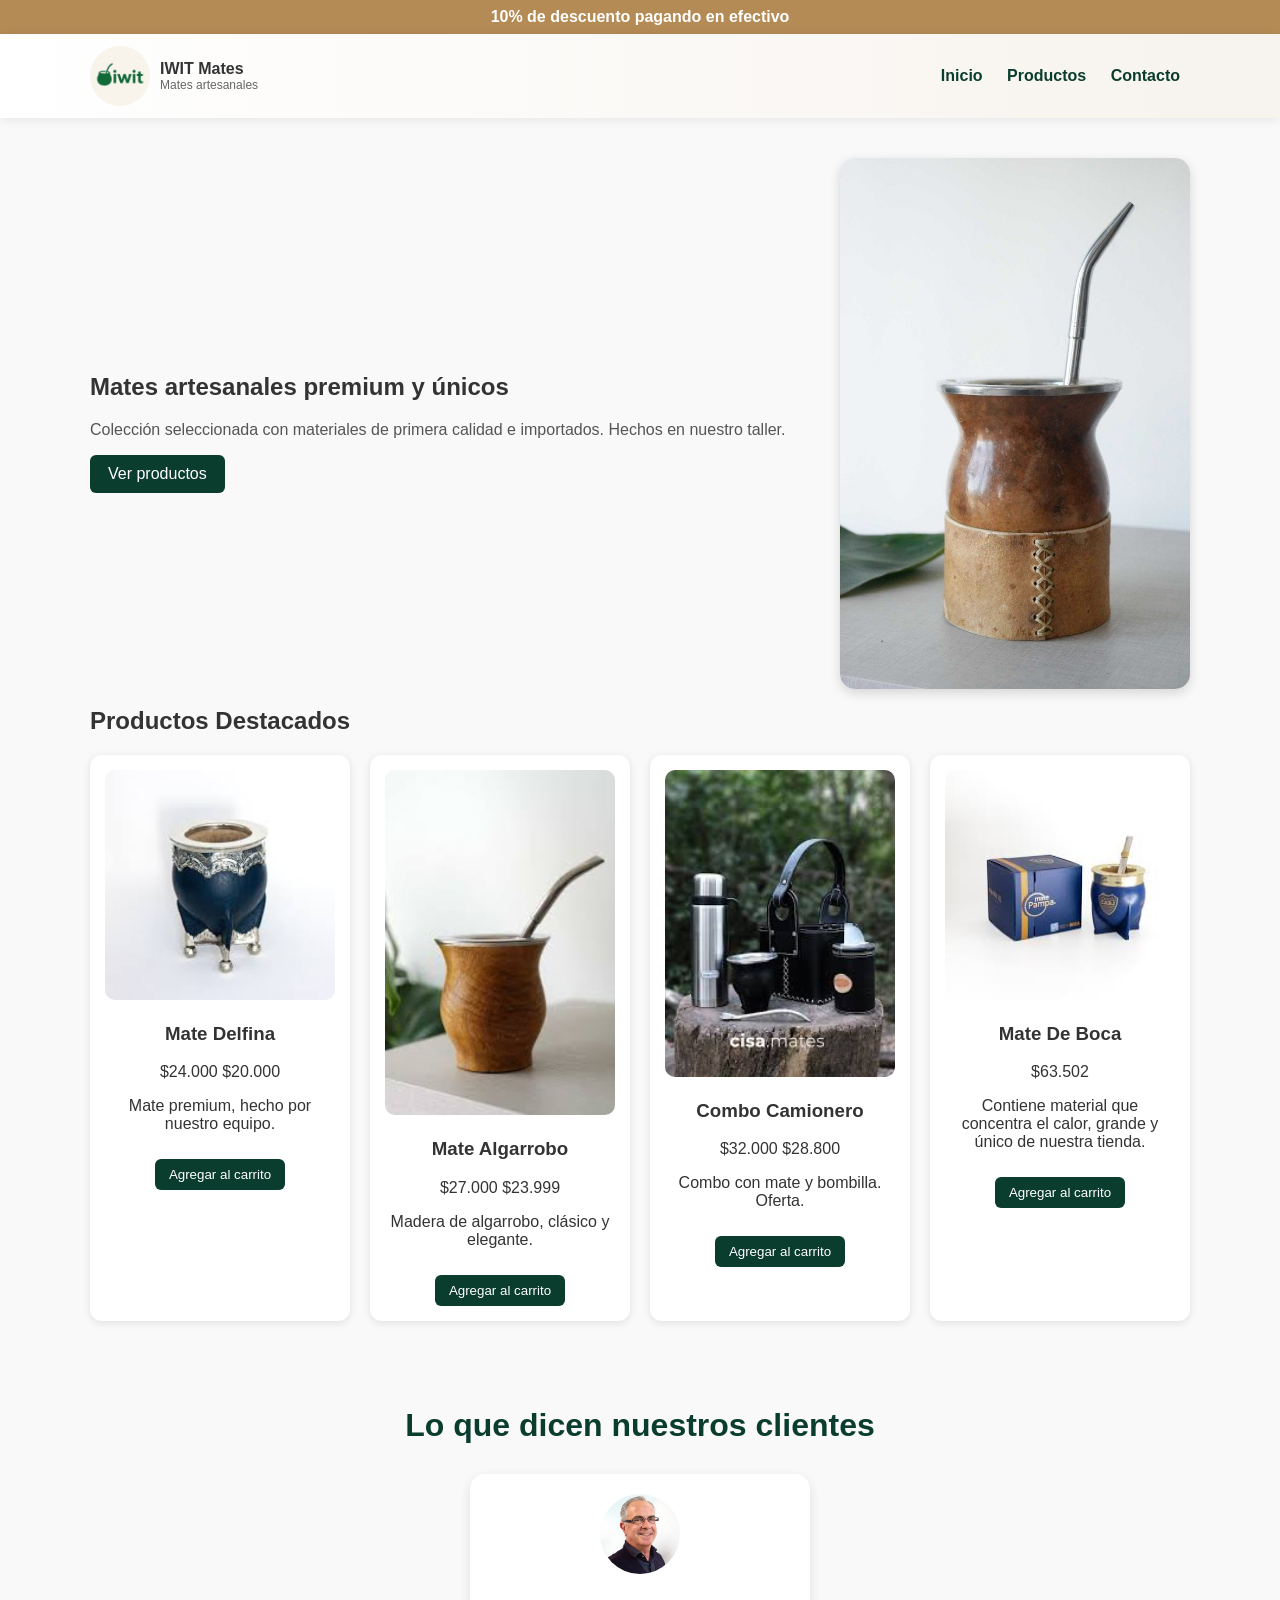
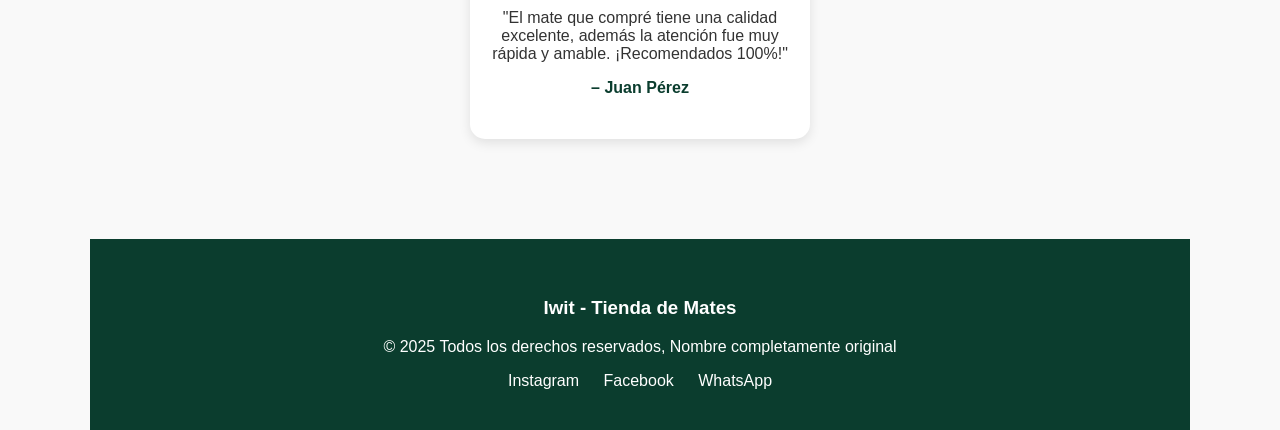
==== index.html @ 78c1ff1f "Agregué un sombreado suave" ====
<!DOCTYPE html>
<html lang="es">
<head>
  <meta charset="UTF-8" />
  <meta name="viewport" content="width=device-width, initial-scale=1" />
  <title>Mates - Tienda IWIT ONLINE</title>

  <style>
    /* 💡 Estilos base */
    body {
      font-family: "Poppins", sans-serif;
      margin: 0;
      padding: 0;
      background: #f9f9f9;
      color: #333;
    }

    .barra-superior {
      background: #b48a55;
      color: white;
      text-align: center;
      padding: 8px 0;
      font-weight: bold;
    }

    /* 💡 PUNTO 6 INICIO — Header con efecto vidrio y degradado moderno */
    header {
      background: linear-gradient(90deg, #ffffff 0%, #f7f3ee 100%); /* degradado elegante */
      box-shadow: 0 2px 10px rgba(0,0,0,0.08); /* sombra suave */
      padding: 12px 24px;
      position: sticky; /* header fijo al hacer scroll */
      top: 0;
      z-index: 100;
      backdrop-filter: blur(10px); /* efecto vidrio moderno */
    }
    /* 💡 PUNTO 6 FIN */

    .contenedor {
      max-width: 1100px;
      margin: 0 auto;
      padding: 0 20px;
    }

    .cabecera-interna {
      display: flex;
      justify-content: space-between;
      align-items: center;
    }

    .logo {
      display: flex;
      align-items: center;
      gap: 10px;
    }

    .logo img {
      width: 60px;
      height: 60px;
      border-radius: 50%;
    }

    
    nav a {
      margin: 0 10px;
      color: #0b3d2e;
      text-decoration: none;
      font-weight: 600;
      position: relative; 
      transition: color 0.3s;
    }

    
    nav a::after {
      content: "";
      position: absolute;
      left: 0;
      bottom: -4px;
      width: 0;
      height: 2px;
      background: #b48a55;
      transition: width 0.3s;
    }

    nav a:hover {
      color: #b48a55;
    }

    nav a:hover::after {
      width: 100%;
    }
    

    .presentacion {
      display: flex;
      align-items: center;
      justify-content: space-between;
      gap: 20px;
      margin-top: 40px;
      flex-wrap: wrap;
    }

    .presentacion img.resaltar {
      width: 350px;
      border-radius: 15px;
      box-shadow: 0 4px 12px rgba(0,0,0,0.15);
    }

    .btn.animaa {
      display: inline-block;
      background: #0b3d2e;
      color: white;
      padding: 10px 18px;
      border-radius: 6px;
      text-decoration: none;
      transition: background 0.3s;
    }

    .btn.animaa:hover {
      background: #b48a55;
    }

    .grid-container {
      display: grid;
      gap: 20px;
      grid-template-columns: repeat(auto-fit, minmax(250px, 1fr));
      margin-top: 20px;
    }

    .card {
      background: white;
      border-radius: 12px;
      box-shadow: 0 2px 8px rgba(0,0,0,0.1);
      padding: 15px;
      text-align: center;
      transition: transform 0.3s ease, box-shadow 0.3s ease;
    }

    .card:hover {
      transform: translateY(-6px);
      box-shadow: 0 6px 14px rgba(0,0,0,0.15);
    }

    .card img {
      border-radius: 10px;
      width: 100%;
      height: auto;
    }

    .btn-agregar {
      background: #0b3d2e;
      color: white;
      border: none;
      padding: 8px 14px;
      border-radius: 6px;
      cursor: pointer;
      margin-top: 10px;
      transition: background 0.3s;
    }

    .btn-agregar:hover {
      background: #b48a55;
    }

    footer {
      background: #0b3d2e;
      color: white;
      padding: 40px 20px;
      text-align: center;
      margin-top: 40px;
    }

    footer a {
      margin: 0 10px;
      color: white;
      text-decoration: none;
    }

    footer a:hover {
      text-decoration: underline;
    }

    @media (max-width: 600px) {
      .presentacion {
        flex-direction: column;
        text-align: center;
      }
    }
  </style>
</head>
<body>
  <div class="barra-superior">10% de descuento pagando en efectivo</div>

  <header>
    <div class="contenedor cabecera-interna">
      <div class="logo">
        <img src="imagenes/logo.png" alt="logo">
        <div>
          <strong>IWIT Mates </strong>
          <div style="font-size:12px;color:#666">Mates artesanales</div>
        </div>
      </div>
      <nav>
        <a href="index.html">Inicio</a>
        <a href="productos.html">Productos</a>
        <a href="contactos.html">Contacto</a>
      </nav>  
    </div>
  </header>

  <main class="contenedor">
    <section class="presentacion">
      <div style="flex:1">
        <h1>Mates artesanales premium y únicos</h1>
        <p style="color:#555">
          Colección seleccionada con materiales de primera calidad e importados. Hechos en nuestro taller.
        </p>
        <a href="#seccion-productos" class="btn animaa">Ver productos</a>
      </div>
      <img src="imagenes/mate criollo.jpg" alt="mate" class="resaltar" loading="lazy">
    </section>

    <section id="seccion-productos">
      <h2 style="margin-top:18px">Productos Destacados</h2>

      <div class="grid-container" id="grid-container-productos">
        <article class="card mostrar" data-nombre="Mate Delfina" data-precio="94920">
          <img src="imagenes/mate delfina.jpg" alt="Mate Delfina">
          <h3>Mate Delfina</h3>
          <div>
            <span class="precio-original">$24.000</span>
            <span class="precio">$20.000</span>
          </div>
          <p>Mate premium, hecho por nuestro equipo.</p>
          <button class="btn-agregar">Agregar al carrito</button>
        </article>

        <article class="card" data-nombre="Mate Algarrobo" data-precio="115645">
          <img src="imagenes/mate de algarrobo.jpg" alt="Mate Algarrobo">
          <h3>Mate Algarrobo</h3>
          <div>
            <span class="precio-original">$27.000</span>
            <span class="precio">$23.999</span>
          </div>
          <p>Madera de algarrobo, clásico y elegante.</p>
          <button class="btn-agregar">Agregar al carrito</button>
        </article>

        <article class="card" data-nombre="Combo Camionero" data-precio="30953">
          <img src="imagenes/combo camionero.jpg" alt="Combo Camionero">
          <h3>Combo Camionero</h3>
          <div>
            <span class="precio-original">$32.000</span>
            <span class="precio">$28.800</span>
          </div>
          <p>Combo con mate y bombilla. Oferta.</p>
          <button class="btn-agregar">Agregar al carrito</button>
        </article>

        <article class="card" data-nombre="Mate De Boca" data-precio="54190">
          <img src="imagenes/mate de boca.jpg" alt="Mate De Boca">
          <h3>Mate De Boca</h3>
          <div>
            <span class="precio">$63.502</span>
          </div>
          <p>Contiene material que concentra el calor, grande y único de nuestra tienda.</p>
          <button class="btn-agregar">Agregar al carrito</button>
        </article>
      </div>
    </section>

    <section id="testimonios" style="padding: 60px 20px; background: #f9f9f9; text-align: center;">
      <h2 style="font-size: 2rem; margin-bottom: 30px; color: #0b3d2e;">Lo que dicen nuestros clientes</h2>
      <div style="display: flex; flex-wrap: wrap; justify-content: center; gap: 20px;">
        <div style="background: white; padding: 20px; max-width: 300px; border-radius: 15px; box-shadow: 0 4px 12px rgba(0,0,0,0.1); text-align: center;">
          <img src="imagenes/juan perez.jpg" alt="Cliente 1" style="border-radius: 50%; width: 80px; height: 80px; margin-bottom: 15px;">
          <p>"El mate que compré tiene una calidad excelente, además la atención fue muy rápida y amable. ¡Recomendados 100%!"</p>
          <h4 style="margin-top: 15px; color: #0b3d2e;">– Juan Pérez</h4>
        </div>
      </div>
    </section>

    <footer>
      <h3>Iwit - Tienda de Mates</h3>
      <p>© 2025 Todos los derechos reservados, Nombre completamente original</p>
      <div>
        <a href="#">Instagram</a>
        <a href="#">Facebook</a>
        <a href="#">WhatsApp</a>
      </div>
    </footer>
  </main>

  <script>
    const botones = document.querySelectorAll('.btn-agregar');

    botones.forEach(boton => {
      boton.addEventListener('click', () => {
        const textoOriginal = boton.textContent;
        boton.textContent = 'Agregado ';
        boton.style.background = '#146b4b';
        boton.disabled = true;

        setTimeout(() => {
          boton.textContent = textoOriginal;
          boton.style.background = '';
          boton.disabled = false;
        }, 1500);
      });
    });
  </script>
</body>
</html>
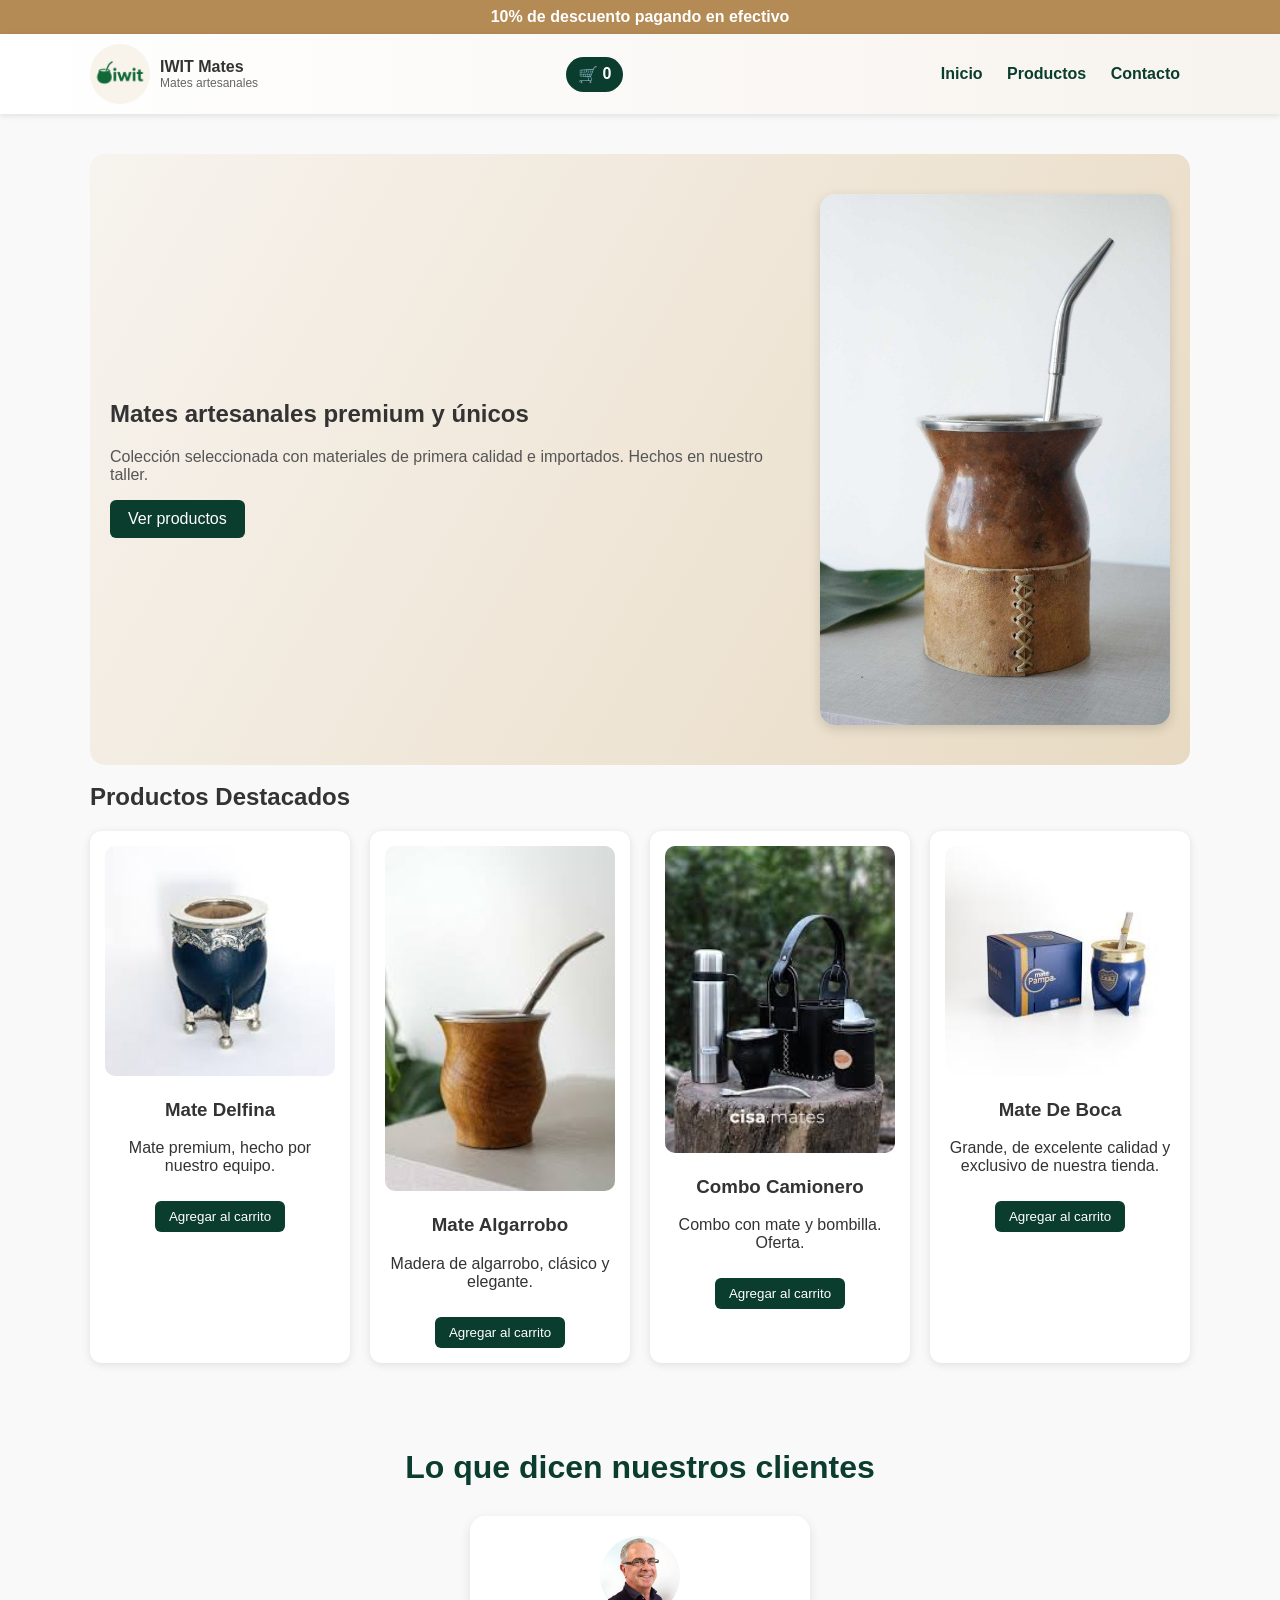
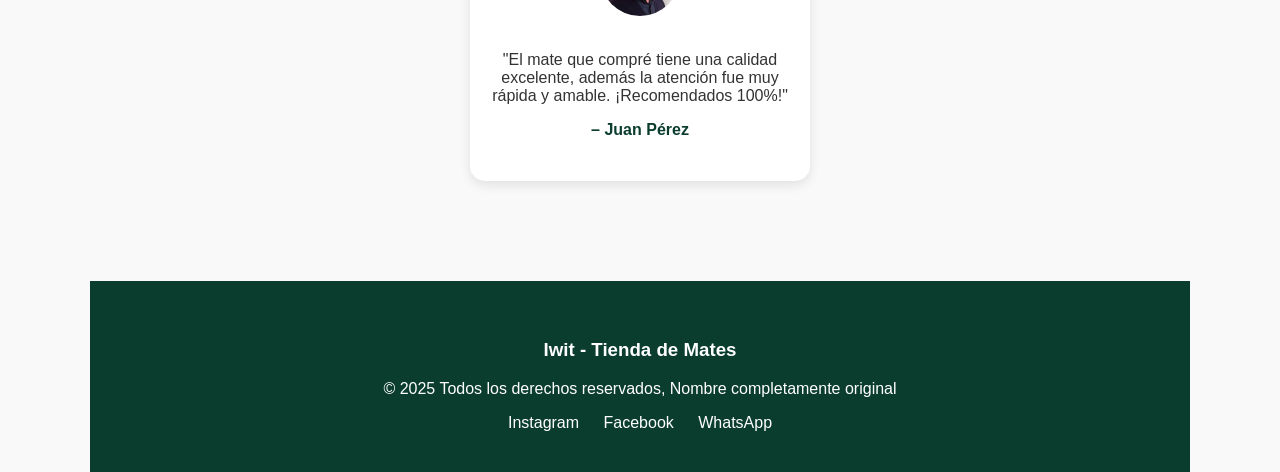
==== commit 65a517d5: "Agregué un contador de carrito" ====
--- a/index.html
+++ b/index.html
@@ -13,6 +13,7 @@
       padding: 0;
       background: #f9f9f9;
       color: #333;
+      scroll-behavior: smooth; /* 💡 PUNTO 8 - Scroll suave */
     }
 
     .barra-superior {
@@ -23,17 +24,15 @@
       font-weight: bold;
     }
 
-    /* 💡 PUNTO 6 INICIO — Header con efecto vidrio y degradado moderno */
+    /* 💡 PUNTO 2 - Header fijo + degradado */
     header {
-      background: linear-gradient(90deg, #ffffff 0%, #f7f3ee 100%); /* degradado elegante */
-      box-shadow: 0 2px 10px rgba(0,0,0,0.08); /* sombra suave */
-      padding: 12px 24px;
-      position: sticky; /* header fijo al hacer scroll */
+      background: linear-gradient(90deg, #ffffff 0%, #f7f3ee 100%);
+      box-shadow: 0 2px 6px rgba(0,0,0,0.1);
+      padding: 10px 20px;
+      position: sticky;
       top: 0;
-      z-index: 100;
-      backdrop-filter: blur(10px); /* efecto vidrio moderno */
-    }
-    /* 💡 PUNTO 6 FIN */
+      z-index: 10;
+    }
 
     .contenedor {
       max-width: 1100px;
@@ -59,36 +58,69 @@
       border-radius: 50%;
     }
 
-    
     nav a {
       margin: 0 10px;
       color: #0b3d2e;
       text-decoration: none;
       font-weight: 600;
-      position: relative; 
-      transition: color 0.3s;
-    }
-
-    
-    nav a::after {
-      content: "";
-      position: absolute;
-      left: 0;
-      bottom: -4px;
-      width: 0;
-      height: 2px;
-      background: #b48a55;
-      transition: width 0.3s;
     }
 
     nav a:hover {
       color: #b48a55;
     }
 
-    nav a:hover::after {
-      width: 100%;
-    }
-    
+    /* 💡 PUNTO 5 - CARRITO ESTILO */
+    .carrito {
+      display: flex;
+      align-items: center;
+      gap: 5px;
+      background: #0b3d2e;
+      color: white;
+      padding: 8px 12px;
+      border-radius: 20px;
+      font-weight: bold;
+      cursor: pointer;
+      transition: background 0.3s;
+    }
+    .carrito:hover {
+      background: #b48a55;
+    }
+
+    /* 💡 PUNTO 5 - MODAL DEL CARRITO */
+    .modal {
+      display: none;
+      position: fixed;
+      top: 0; left: 0;
+      width: 100%; height: 100%;
+      background: rgba(0,0,0,0.5);
+      justify-content: center;
+      align-items: center;
+      z-index: 999;
+    }
+    .modal-contenido {
+      background: white;
+      padding: 20px;
+      border-radius: 12px;
+      width: 90%;
+      max-width: 400px;
+      text-align: center;
+      box-shadow: 0 4px 12px rgba(0,0,0,0.2);
+    }
+    .modal-contenido h3 {
+      margin-top: 0;
+      color: #0b3d2e;
+    }
+    .cerrar-modal {
+      background: #b48a55;
+      border: none;
+      color: white;
+      padding: 8px 16px;
+      border-radius: 6px;
+      cursor: pointer;
+    }
+    .cerrar-modal:hover {
+      background: #0b3d2e;
+    }
 
     .presentacion {
       display: flex;
@@ -97,6 +129,9 @@
       gap: 20px;
       margin-top: 40px;
       flex-wrap: wrap;
+      background: linear-gradient(120deg, #f7f3ee, #e8dac2); /* 💡 PUNTO 8 */
+      border-radius: 15px;
+      padding: 40px 20px;
     }
 
     .presentacion img.resaltar {
@@ -132,7 +167,15 @@
       box-shadow: 0 2px 8px rgba(0,0,0,0.1);
       padding: 15px;
       text-align: center;
-      transition: transform 0.3s ease, box-shadow 0.3s ease;
+      transition: transform 0.3s ease, box-shadow 0.3s ease, opacity 0.6s;
+      opacity: 0;
+      transform: translateY(30px);
+    }
+
+    /* 💡 PUNTO 6 - Animación al aparecer */
+    .card.visible {
+      opacity: 1;
+      transform: translateY(0);
     }
 
     .card:hover {
@@ -199,6 +242,12 @@
           <div style="font-size:12px;color:#666">Mates artesanales</div>
         </div>
       </div>
+
+      <!-- 💡 PUNTO 5 - CARRITO AGREGADO -->
+      <div class="carrito" id="abrir-carrito">
+        🛒 <span id="contador-carrito">0</span>
+      </div>
+
       <nav>
         <a href="index.html">Inicio</a>
         <a href="productos.html">Productos</a>
@@ -208,6 +257,8 @@
   </header>
 
   <main class="contenedor">
+
+    <!-- ================== PRESENTACIÓN ================== -->
     <section class="presentacion">
       <div style="flex:1">
         <h1>Mates artesanales premium y únicos</h1>
@@ -219,55 +270,42 @@
       <img src="imagenes/mate criollo.jpg" alt="mate" class="resaltar" loading="lazy">
     </section>
 
+    <!-- ================== DESTACADOS ================== -->
     <section id="seccion-productos">
       <h2 style="margin-top:18px">Productos Destacados</h2>
 
       <div class="grid-container" id="grid-container-productos">
-        <article class="card mostrar" data-nombre="Mate Delfina" data-precio="94920">
+        <article class="card" data-nombre="Mate Delfina" data-precio="20000">
           <img src="imagenes/mate delfina.jpg" alt="Mate Delfina">
           <h3>Mate Delfina</h3>
-          <div>
-            <span class="precio-original">$24.000</span>
-            <span class="precio">$20.000</span>
-          </div>
           <p>Mate premium, hecho por nuestro equipo.</p>
           <button class="btn-agregar">Agregar al carrito</button>
         </article>
 
-        <article class="card" data-nombre="Mate Algarrobo" data-precio="115645">
+        <article class="card" data-nombre="Mate Algarrobo" data-precio="23999">
           <img src="imagenes/mate de algarrobo.jpg" alt="Mate Algarrobo">
           <h3>Mate Algarrobo</h3>
-          <div>
-            <span class="precio-original">$27.000</span>
-            <span class="precio">$23.999</span>
-          </div>
           <p>Madera de algarrobo, clásico y elegante.</p>
           <button class="btn-agregar">Agregar al carrito</button>
         </article>
 
-        <article class="card" data-nombre="Combo Camionero" data-precio="30953">
+        <article class="card" data-nombre="Combo Camionero" data-precio="28800">
           <img src="imagenes/combo camionero.jpg" alt="Combo Camionero">
           <h3>Combo Camionero</h3>
-          <div>
-            <span class="precio-original">$32.000</span>
-            <span class="precio">$28.800</span>
-          </div>
           <p>Combo con mate y bombilla. Oferta.</p>
           <button class="btn-agregar">Agregar al carrito</button>
         </article>
 
-        <article class="card" data-nombre="Mate De Boca" data-precio="54190">
+        <article class="card" data-nombre="Mate De Boca" data-precio="63502">
           <img src="imagenes/mate de boca.jpg" alt="Mate De Boca">
           <h3>Mate De Boca</h3>
-          <div>
-            <span class="precio">$63.502</span>
-          </div>
-          <p>Contiene material que concentra el calor, grande y único de nuestra tienda.</p>
+          <p>Grande, de excelente calidad y exclusivo de nuestra tienda.</p>
           <button class="btn-agregar">Agregar al carrito</button>
         </article>
       </div>
     </section>
 
+    <!-- ================== TESTIMONIOS ================== -->
     <section id="testimonios" style="padding: 60px 20px; background: #f9f9f9; text-align: center;">
       <h2 style="font-size: 2rem; margin-bottom: 30px; color: #0b3d2e;">Lo que dicen nuestros clientes</h2>
       <div style="display: flex; flex-wrap: wrap; justify-content: center; gap: 20px;">
@@ -279,6 +317,7 @@
       </div>
     </section>
 
+    <!-- ================== FOOTER ================== -->
     <footer>
       <h3>Iwit - Tienda de Mates</h3>
       <p>© 2025 Todos los derechos reservados, Nombre completamente original</p>
@@ -290,21 +329,62 @@
     </footer>
   </main>
 
+  <!-- 💡 PUNTO 5 - MODAL DEL CARRITO -->
+  <div class="modal" id="modal-carrito">
+    <div class="modal-contenido">
+      <h3>🛍️ Tu carrito</h3>
+      <ul id="lista-carrito"></ul>
+      <button class="cerrar-modal" id="cerrar-carrito">Cerrar</button>
+    </div>
+  </div>
+
   <script>
     const botones = document.querySelectorAll('.btn-agregar');
-
+    let contador = 0;
+    const carritoContador = document.getElementById('contador-carrito');
+    const listaCarrito = document.getElementById('lista-carrito');
+    const modal = document.getElementById('modal-carrito');
+    const abrirCarrito = document.getElementById('abrir-carrito');
+    const cerrarCarrito = document.getElementById('cerrar-carrito');
+
+    // 💡 PUNTO 5 - Manejo de carrito
     botones.forEach(boton => {
       boton.addEventListener('click', () => {
-        const textoOriginal = boton.textContent;
-        boton.textContent = 'Agregado ';
+        const producto = boton.parentElement.dataset.nombre;
+        contador++;
+        carritoContador.textContent = contador;
+
+        const item = document.createElement('li');
+        item.textContent = producto;
+        listaCarrito.appendChild(item);
+
+        boton.textContent = 'Agregado';
         boton.style.background = '#146b4b';
         boton.disabled = true;
 
         setTimeout(() => {
-          boton.textContent = textoOriginal;
+          boton.textContent = 'Agregar al carrito';
           boton.style.background = '';
           boton.disabled = false;
-        }, 1500);
+        }, 1200);
+      });
+    });
+
+    abrirCarrito.addEventListener('click', () => {
+      modal.style.display = 'flex';
+    });
+    cerrarCarrito.addEventListener('click', () => {
+      modal.style.display = 'none';
+    });
+
+    // 💡 PUNTO 6 - Animación de aparición
+    const cards = document.querySelectorAll('.card');
+    window.addEventListener('scroll', () => {
+      cards.forEach(card => {
+        const top = card.getBoundingClientRect().top;
+        if (top < window.innerHeight - 100) {
+          card.classList.add('visible');
+        }
       });
     });
   </script>
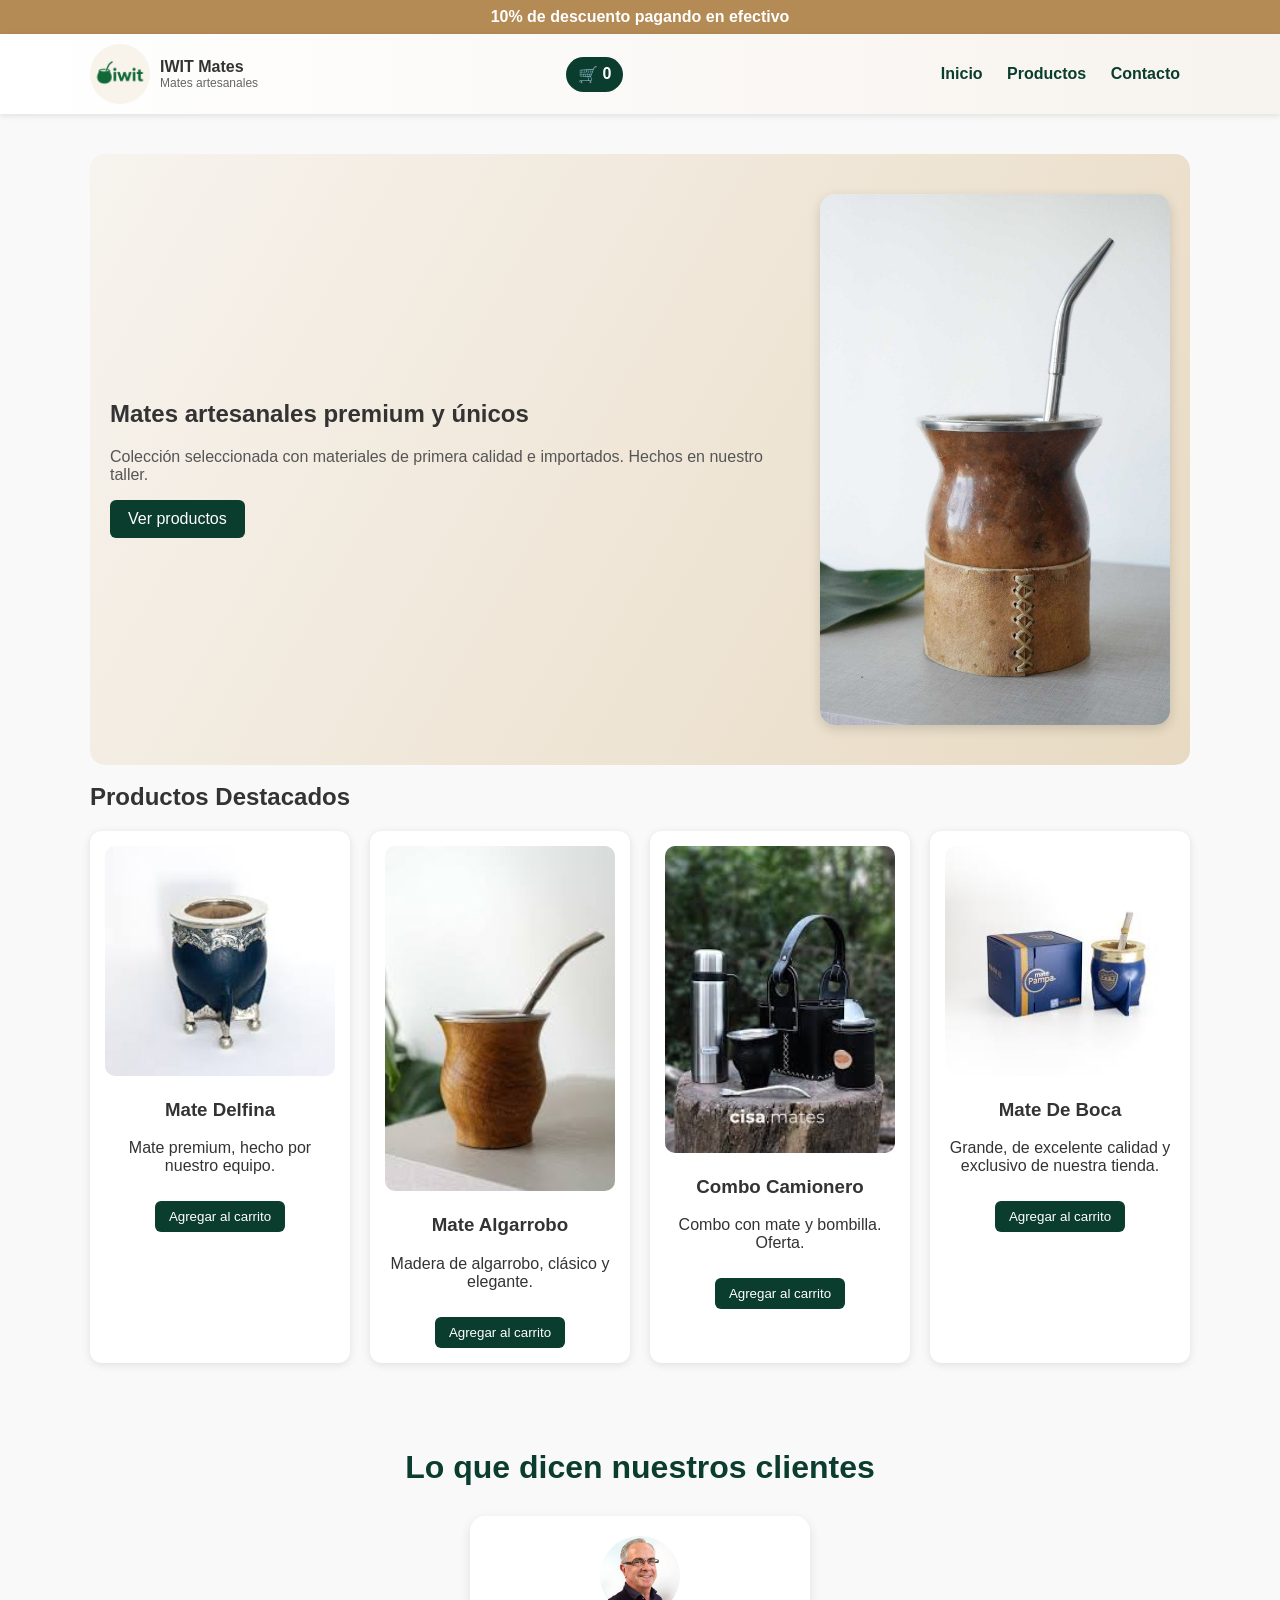
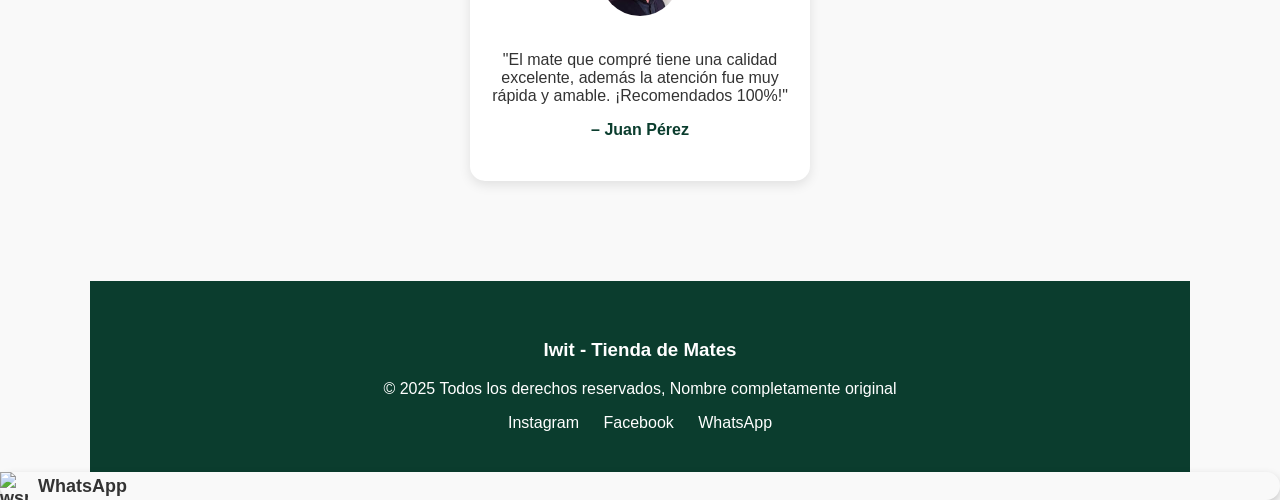
==== commit 19938d01: "volvi a agregar el boton de whatsapp" ====
--- a/index.html
+++ b/index.html
@@ -6,6 +6,75 @@
   <title>Mates - Tienda IWIT ONLINE</title>
 
   <style>
+
+/*boton de wsp*/
+#btn-wsp {
+font-size: 18px;
+font-weight: bold;
+border-radius: 40px;
+box-shadow: 0 4px 10px rgba(0,0,0,0.2);
+cursor: pointer;
+display: flex;
+align-items: center;
+gap: 10px;
+z-index: 2000;
+transition: transform 0.2s ease;
+}
+
+
+#btn-wsp:hover {
+transform: scale(1.05);
+}
+
+
+/* logo de  WSP */
+#btn-wsp img {
+width: 28px;
+height: 28px;
+}
+
+
+
+#modal-wsp {
+display: none;
+position: fixed;
+top: 0;
+left: 0;
+width: 100%;
+height: 100%;
+background: rgba(0,0,0,0.5);
+justify-content: center;
+align-items: center;
+z-index: 3000;
+}
+
+
+#modal-wsp-contenido {
+background: white;
+padding: 20px;
+width: 90%;
+max-width: 350px;
+border-radius: 12px;
+text-align: center;
+box-shadow: 0 4px 14px rgba(0,0,0,0.3);
+}
+
+
+#modal-wsp button {
+background: #25d366;
+border: none;
+color: white;
+padding: 10px 16px;
+border-radius: 8px;
+cursor: pointer;
+margin-top: 10px;
+font-size: 16px;
+}
+
+
+#cerrar-wsp {
+background: #b48a55 !important;
+}
     /* 💡 Estilos base */
     body {
       font-family: "Poppins", sans-serif;
@@ -172,7 +241,7 @@
       transform: translateY(30px);
     }
 
-    /* 💡 PUNTO 6 - Animación al aparecer */
+    /* Animación al aparecer */
     .card.visible {
       opacity: 1;
       transform: translateY(0);
@@ -329,16 +398,51 @@
     </footer>
   </main>
 
-  <!-- 💡 PUNTO 5 - MODAL DEL CARRITO -->
   <div class="modal" id="modal-carrito">
     <div class="modal-contenido">
-      <h3>🛍️ Tu carrito</h3>
+      <h3>Carrito</h3>
       <ul id="lista-carrito"></ul>
       <button class="cerrar-modal" id="cerrar-carrito">Cerrar</button>
     </div>
   </div>
 
+  <div id="btn-wsp">
+<img src="https://upload.wikimedia.org/wikipedia/commons/6/6b/WhatsApp.svg" alt="wsp">
+WhatsApp
+</div>
+
+
+<!-- 🔥 MODAL WHATSAPP -->
+<div id="modal-wsp">
+<div id="modal-wsp-contenido">
+<h3>Contactar por WhatsApp</h3>
+
+
+<a href="https://wa.me/5492990000000" target="_blank">
+<button>Enviar mensaje</button>
+</a>
+
+
+<button id="cerrar-wsp">Cerrar</button>
+</div>
+</div>
+
   <script>
+
+    const btnWsp = document.getElementById('btn-wsp');
+const modalWsp = document.getElementById('modal-wsp');
+const cerrarWsp = document.getElementById('cerrar-wsp');
+
+
+btnWsp.addEventListener('click', () => {
+modalWsp.style.display = 'flex';
+});
+
+
+cerrarWsp.addEventListener('click', () => {
+modalWsp.style.display = 'none';
+});
+
     const botones = document.querySelectorAll('.btn-agregar');
     let contador = 0;
     const carritoContador = document.getElementById('contador-carrito');
@@ -347,7 +451,7 @@
     const abrirCarrito = document.getElementById('abrir-carrito');
     const cerrarCarrito = document.getElementById('cerrar-carrito');
 
-    // 💡 PUNTO 5 - Manejo de carrito
+   
     botones.forEach(boton => {
       boton.addEventListener('click', () => {
         const producto = boton.parentElement.dataset.nombre;
@@ -377,7 +481,7 @@
       modal.style.display = 'none';
     });
 
-    // 💡 PUNTO 6 - Animación de aparición
+    
     const cards = document.querySelectorAll('.card');
     window.addEventListener('scroll', () => {
       cards.forEach(card => {
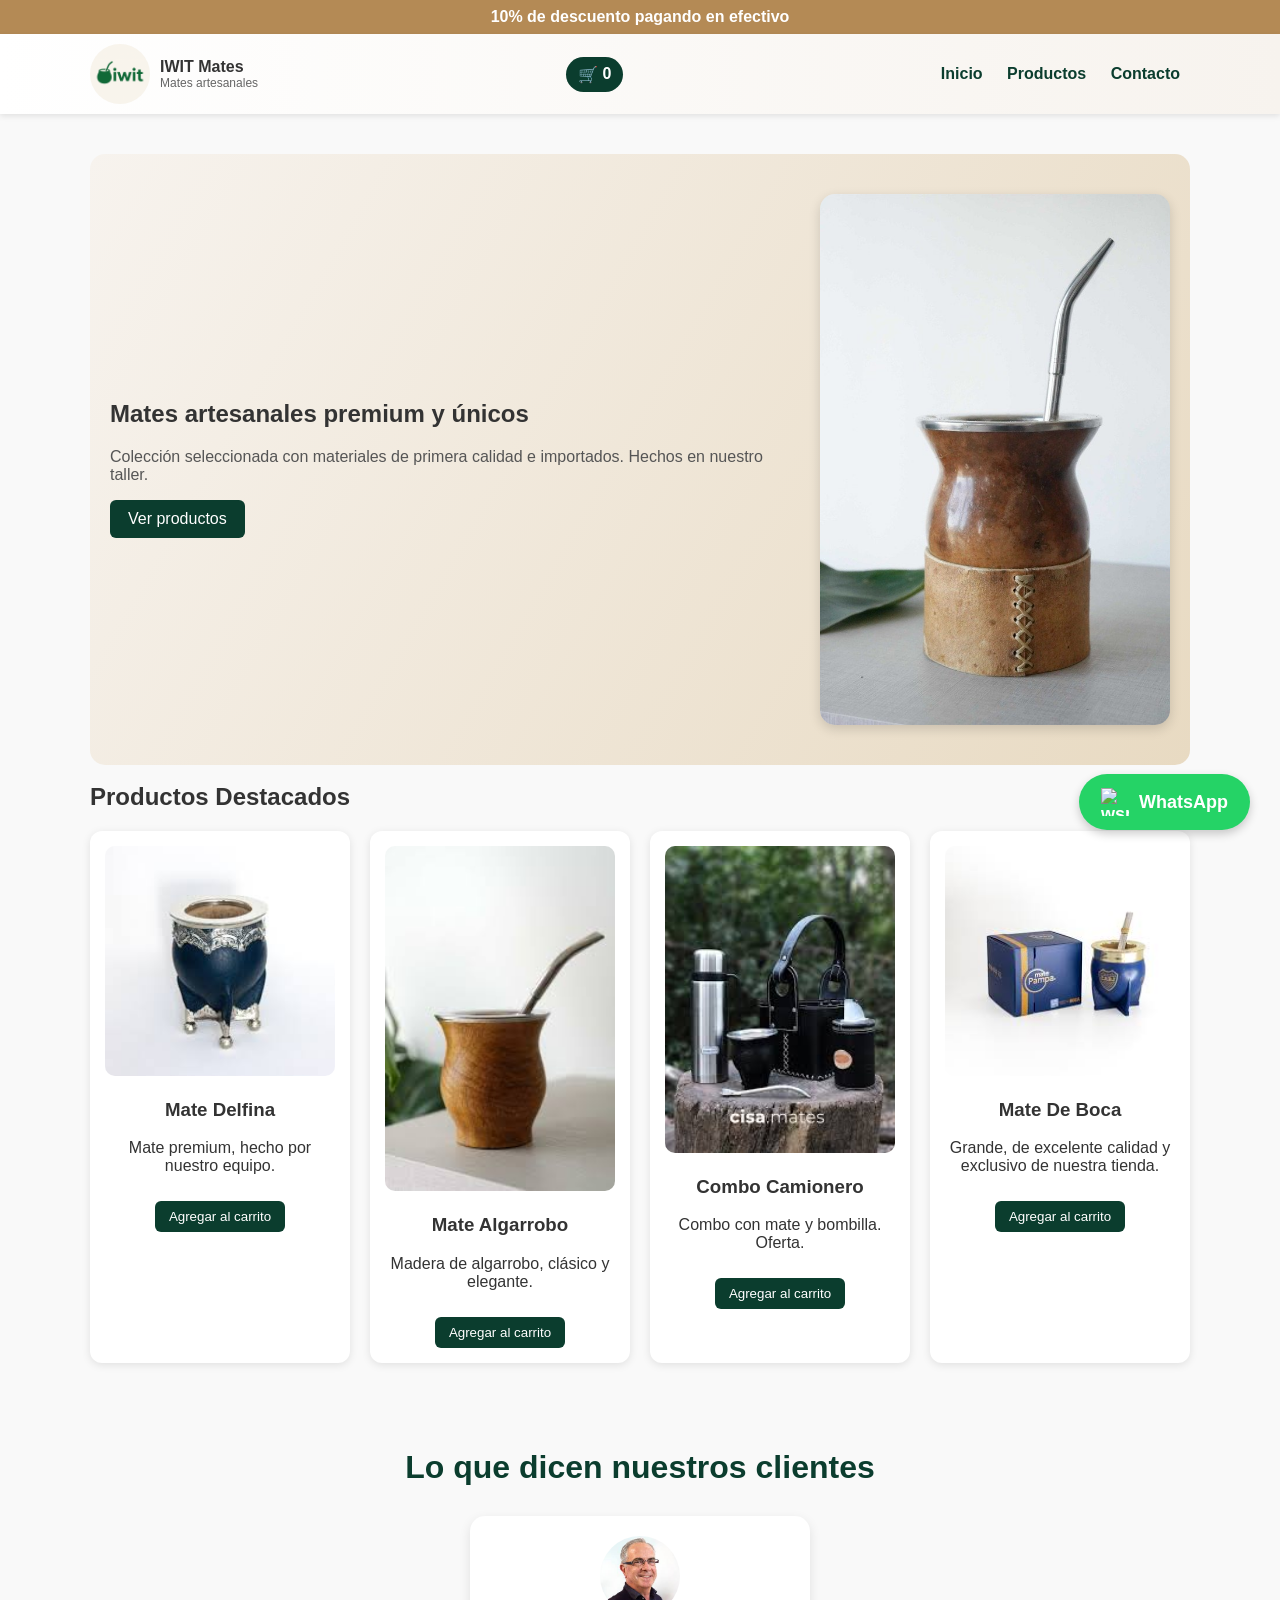
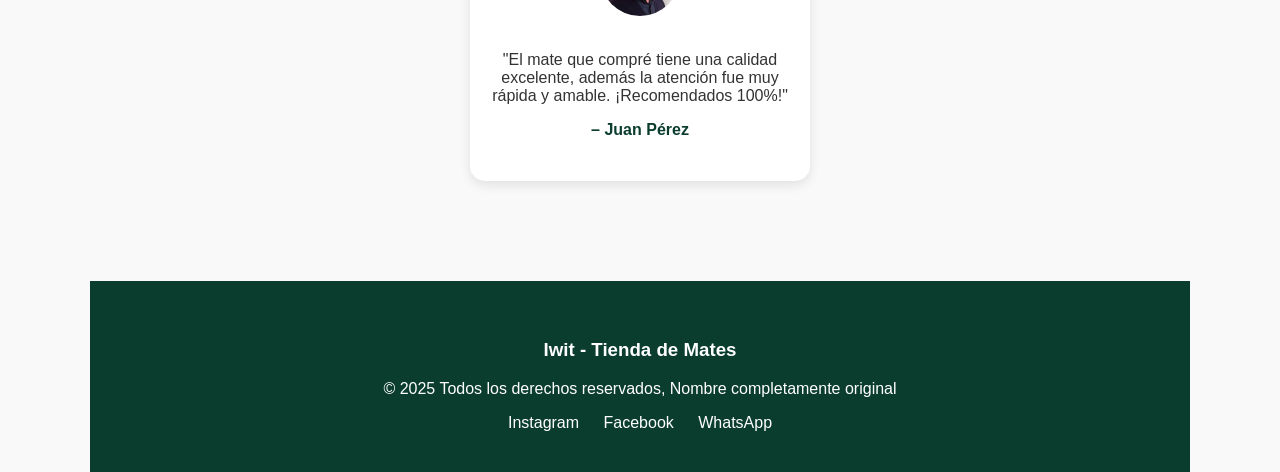
==== commit 80c1d289: "solucione problemas con la posicion del boton" ====
--- a/index.html
+++ b/index.html
@@ -9,6 +9,12 @@
 
 /*boton de wsp*/
 #btn-wsp {
+position: fixed;
+bottom: 70px; /* subí el botón */
+right: 30px; /* ajustado más a la derecha */
+background: #25d366;
+color: white;
+padding: 14px 22px;
 font-size: 18px;
 font-weight: bold;
 border-radius: 40px;
@@ -412,13 +418,13 @@
 </div>
 
 
-<!-- 🔥 MODAL WHATSAPP -->
+
 <div id="modal-wsp">
 <div id="modal-wsp-contenido">
 <h3>Contactar por WhatsApp</h3>
 
 
-<a href="https://wa.me/5492990000000" target="_blank">
+<a href="https://wa.me/542972416465" target="_blank">
 <button>Enviar mensaje</button>
 </a>
 
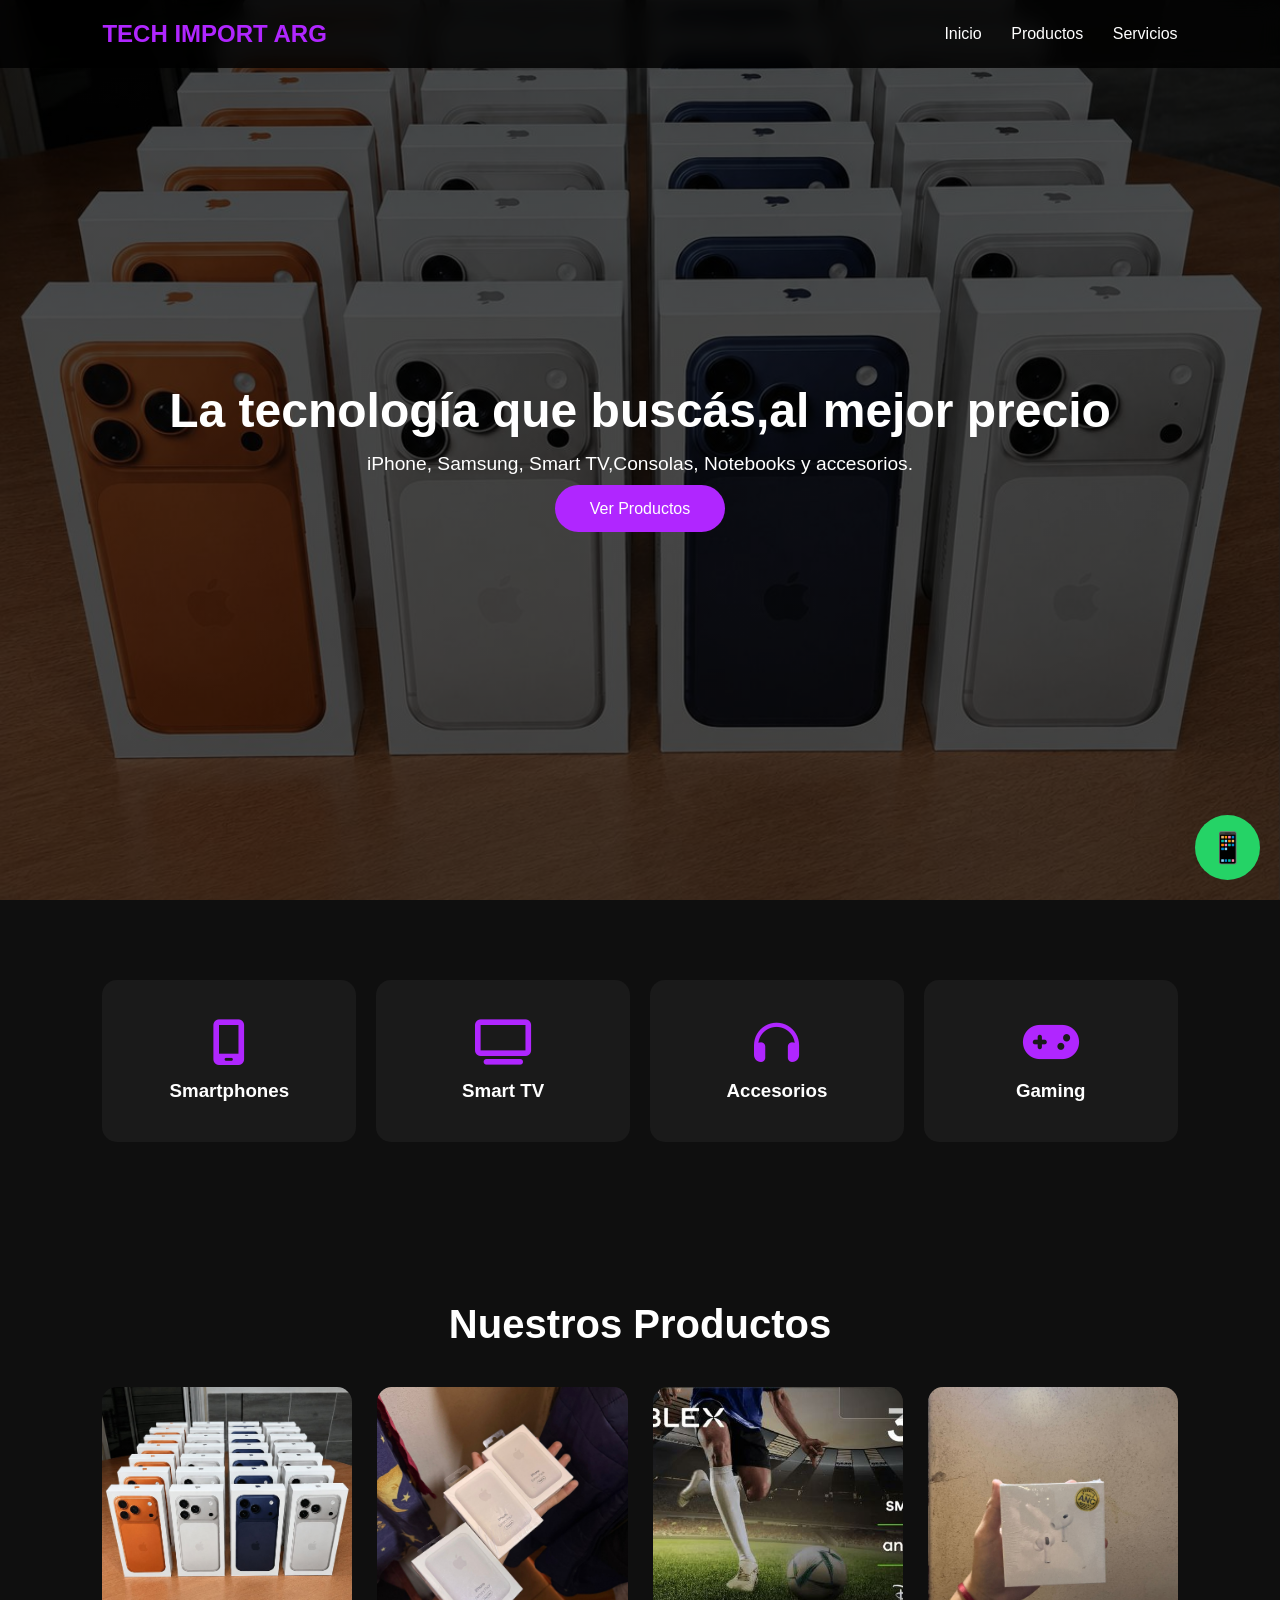
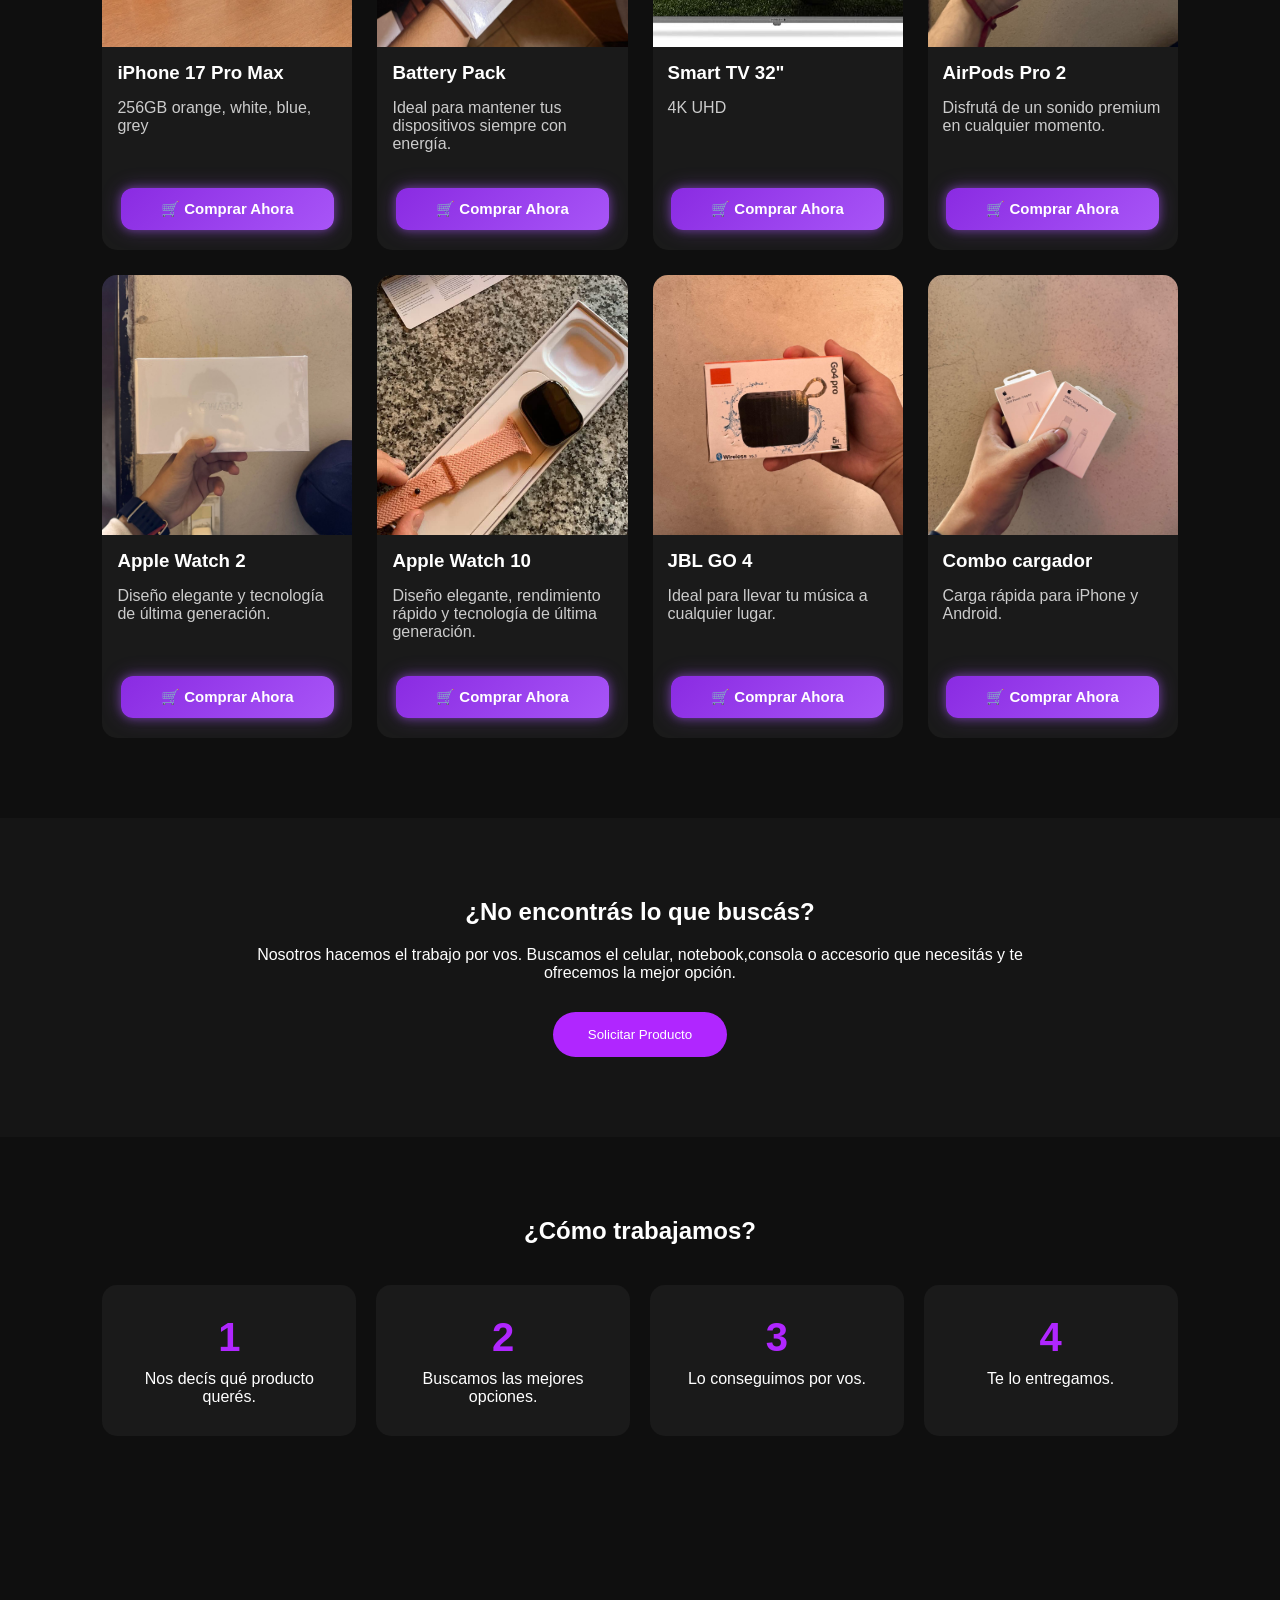
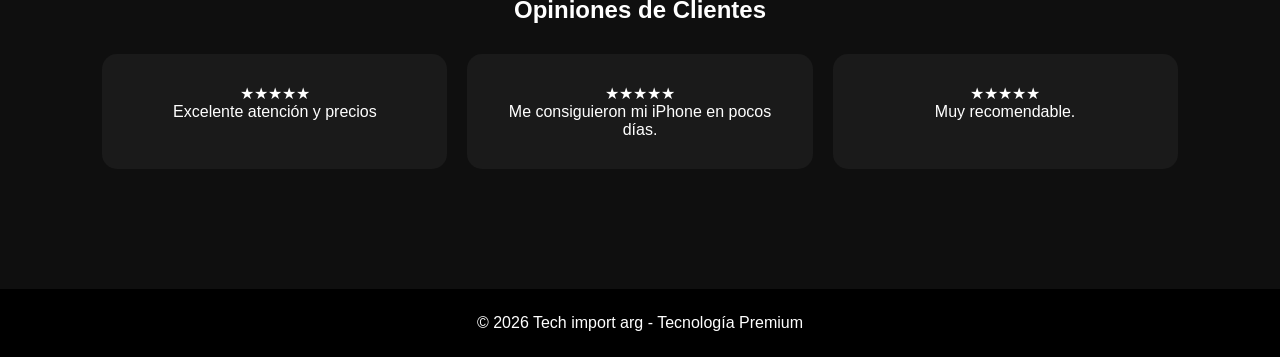
==== commit 0c8773ad: "primer commit" ====
--- a/index.html
+++ b/index.html
@@ -1,502 +1,217 @@
 <!DOCTYPE html>
 <html lang="es">
 <head>
-  <meta charset="UTF-8" />
-  <meta name="viewport" content="width=device-width, initial-scale=1" />
-  <title>Mates - Tienda IWIT ONLINE</title>
-
-  <style>
-
-/*boton de wsp*/
-#btn-wsp {
-position: fixed;
-bottom: 70px; /* subí el botón */
-right: 30px; /* ajustado más a la derecha */
-background: #25d366;
-color: white;
-padding: 14px 22px;
-font-size: 18px;
-font-weight: bold;
-border-radius: 40px;
-box-shadow: 0 4px 10px rgba(0,0,0,0.2);
-cursor: pointer;
-display: flex;
-align-items: center;
-gap: 10px;
-z-index: 2000;
-transition: transform 0.2s ease;
-}
-
-
-#btn-wsp:hover {
-transform: scale(1.05);
-}
-
-
-/* logo de  WSP */
-#btn-wsp img {
-width: 28px;
-height: 28px;
-}
-
-
-
-#modal-wsp {
-display: none;
-position: fixed;
-top: 0;
-left: 0;
-width: 100%;
-height: 100%;
-background: rgba(0,0,0,0.5);
-justify-content: center;
-align-items: center;
-z-index: 3000;
-}
-
-
-#modal-wsp-contenido {
-background: white;
-padding: 20px;
-width: 90%;
-max-width: 350px;
-border-radius: 12px;
-text-align: center;
-box-shadow: 0 4px 14px rgba(0,0,0,0.3);
-}
-
-
-#modal-wsp button {
-background: #25d366;
-border: none;
-color: white;
-padding: 10px 16px;
-border-radius: 8px;
-cursor: pointer;
-margin-top: 10px;
-font-size: 16px;
-}
-
-
-#cerrar-wsp {
-background: #b48a55 !important;
-}
-    /* 💡 Estilos base */
-    body {
-      font-family: "Poppins", sans-serif;
-      margin: 0;
-      padding: 0;
-      background: #f9f9f9;
-      color: #333;
-      scroll-behavior: smooth; /* 💡 PUNTO 8 - Scroll suave */
-    }
-
-    .barra-superior {
-      background: #b48a55;
-      color: white;
-      text-align: center;
-      padding: 8px 0;
-      font-weight: bold;
-    }
-
-    /* 💡 PUNTO 2 - Header fijo + degradado */
-    header {
-      background: linear-gradient(90deg, #ffffff 0%, #f7f3ee 100%);
-      box-shadow: 0 2px 6px rgba(0,0,0,0.1);
-      padding: 10px 20px;
-      position: sticky;
-      top: 0;
-      z-index: 10;
-    }
-
-    .contenedor {
-      max-width: 1100px;
-      margin: 0 auto;
-      padding: 0 20px;
-    }
-
-    .cabecera-interna {
-      display: flex;
-      justify-content: space-between;
-      align-items: center;
-    }
-
-    .logo {
-      display: flex;
-      align-items: center;
-      gap: 10px;
-    }
-
-    .logo img {
-      width: 60px;
-      height: 60px;
-      border-radius: 50%;
-    }
-
-    nav a {
-      margin: 0 10px;
-      color: #0b3d2e;
-      text-decoration: none;
-      font-weight: 600;
-    }
-
-    nav a:hover {
-      color: #b48a55;
-    }
-
-    /* 💡 PUNTO 5 - CARRITO ESTILO */
-    .carrito {
-      display: flex;
-      align-items: center;
-      gap: 5px;
-      background: #0b3d2e;
-      color: white;
-      padding: 8px 12px;
-      border-radius: 20px;
-      font-weight: bold;
-      cursor: pointer;
-      transition: background 0.3s;
-    }
-    .carrito:hover {
-      background: #b48a55;
-    }
-
-    /* 💡 PUNTO 5 - MODAL DEL CARRITO */
-    .modal {
-      display: none;
-      position: fixed;
-      top: 0; left: 0;
-      width: 100%; height: 100%;
-      background: rgba(0,0,0,0.5);
-      justify-content: center;
-      align-items: center;
-      z-index: 999;
-    }
-    .modal-contenido {
-      background: white;
-      padding: 20px;
-      border-radius: 12px;
-      width: 90%;
-      max-width: 400px;
-      text-align: center;
-      box-shadow: 0 4px 12px rgba(0,0,0,0.2);
-    }
-    .modal-contenido h3 {
-      margin-top: 0;
-      color: #0b3d2e;
-    }
-    .cerrar-modal {
-      background: #b48a55;
-      border: none;
-      color: white;
-      padding: 8px 16px;
-      border-radius: 6px;
-      cursor: pointer;
-    }
-    .cerrar-modal:hover {
-      background: #0b3d2e;
-    }
-
-    .presentacion {
-      display: flex;
-      align-items: center;
-      justify-content: space-between;
-      gap: 20px;
-      margin-top: 40px;
-      flex-wrap: wrap;
-      background: linear-gradient(120deg, #f7f3ee, #e8dac2); /* 💡 PUNTO 8 */
-      border-radius: 15px;
-      padding: 40px 20px;
-    }
-
-    .presentacion img.resaltar {
-      width: 350px;
-      border-radius: 15px;
-      box-shadow: 0 4px 12px rgba(0,0,0,0.15);
-    }
-
-    .btn.animaa {
-      display: inline-block;
-      background: #0b3d2e;
-      color: white;
-      padding: 10px 18px;
-      border-radius: 6px;
-      text-decoration: none;
-      transition: background 0.3s;
-    }
-
-    .btn.animaa:hover {
-      background: #b48a55;
-    }
-
-    .grid-container {
-      display: grid;
-      gap: 20px;
-      grid-template-columns: repeat(auto-fit, minmax(250px, 1fr));
-      margin-top: 20px;
-    }
-
-    .card {
-      background: white;
-      border-radius: 12px;
-      box-shadow: 0 2px 8px rgba(0,0,0,0.1);
-      padding: 15px;
-      text-align: center;
-      transition: transform 0.3s ease, box-shadow 0.3s ease, opacity 0.6s;
-      opacity: 0;
-      transform: translateY(30px);
-    }
-
-    /* Animación al aparecer */
-    .card.visible {
-      opacity: 1;
-      transform: translateY(0);
-    }
-
-    .card:hover {
-      transform: translateY(-6px);
-      box-shadow: 0 6px 14px rgba(0,0,0,0.15);
-    }
-
-    .card img {
-      border-radius: 10px;
-      width: 100%;
-      height: auto;
-    }
-
-    .btn-agregar {
-      background: #0b3d2e;
-      color: white;
-      border: none;
-      padding: 8px 14px;
-      border-radius: 6px;
-      cursor: pointer;
-      margin-top: 10px;
-      transition: background 0.3s;
-    }
-
-    .btn-agregar:hover {
-      background: #b48a55;
-    }
-
-    footer {
-      background: #0b3d2e;
-      color: white;
-      padding: 40px 20px;
-      text-align: center;
-      margin-top: 40px;
-    }
-
-    footer a {
-      margin: 0 10px;
-      color: white;
-      text-decoration: none;
-    }
-
-    footer a:hover {
-      text-decoration: underline;
-    }
-
-    @media (max-width: 600px) {
-      .presentacion {
-        flex-direction: column;
-        text-align: center;
-      }
-    }
-  </style>
+    <meta charset="UTF-8">
+    <meta name="viewport" content="width=device-width, initial-scale=1.0">
+    <title>Tech import arg</title>
+
+    <link rel="stylesheet" href="style.css">
+
+    <link rel="icon" type="image/png" href="img/logo.jpeg">
+
+    <link rel="stylesheet" href="https://cdnjs.cloudflare.com/ajax/libs/font-awesome/6.5.1/css/all.min.css">
 </head>
 <body>
-  <div class="barra-superior">10% de descuento pagando en efectivo</div>
-
-  <header>
-    <div class="contenedor cabecera-interna">
-      <div class="logo">
-        <img src="imagenes/logo.png" alt="logo">
-        <div>
-          <strong>IWIT Mates </strong>
-          <div style="font-size:12px;color:#666">Mates artesanales</div>
-        </div>
-      </div>
-
-      <!-- 💡 PUNTO 5 - CARRITO AGREGADO -->
-      <div class="carrito" id="abrir-carrito">
-        🛒 <span id="contador-carrito">0</span>
-      </div>
-
-      <nav>
-        <a href="index.html">Inicio</a>
-        <a href="productos.html">Productos</a>
-        <a href="contactos.html">Contacto</a>
-      </nav>  
-    </div>
-  </header>
-
-  <main class="contenedor">
-
-    <!-- ================== PRESENTACIÓN ================== -->
-    <section class="presentacion">
-      <div style="flex:1">
-        <h1>Mates artesanales premium y únicos</h1>
-        <p style="color:#555">
-          Colección seleccionada con materiales de primera calidad e importados. Hechos en nuestro taller.
-        </p>
-        <a href="#seccion-productos" class="btn animaa">Ver productos</a>
-      </div>
-      <img src="imagenes/mate criollo.jpg" alt="mate" class="resaltar" loading="lazy">
-    </section>
-
-    <!-- ================== DESTACADOS ================== -->
-    <section id="seccion-productos">
-      <h2 style="margin-top:18px">Productos Destacados</h2>
-
-      <div class="grid-container" id="grid-container-productos">
-        <article class="card" data-nombre="Mate Delfina" data-precio="20000">
-          <img src="imagenes/mate delfina.jpg" alt="Mate Delfina">
-          <h3>Mate Delfina</h3>
-          <p>Mate premium, hecho por nuestro equipo.</p>
-          <button class="btn-agregar">Agregar al carrito</button>
-        </article>
-
-        <article class="card" data-nombre="Mate Algarrobo" data-precio="23999">
-          <img src="imagenes/mate de algarrobo.jpg" alt="Mate Algarrobo">
-          <h3>Mate Algarrobo</h3>
-          <p>Madera de algarrobo, clásico y elegante.</p>
-          <button class="btn-agregar">Agregar al carrito</button>
-        </article>
-
-        <article class="card" data-nombre="Combo Camionero" data-precio="28800">
-          <img src="imagenes/combo camionero.jpg" alt="Combo Camionero">
-          <h3>Combo Camionero</h3>
-          <p>Combo con mate y bombilla. Oferta.</p>
-          <button class="btn-agregar">Agregar al carrito</button>
-        </article>
-
-        <article class="card" data-nombre="Mate De Boca" data-precio="63502">
-          <img src="imagenes/mate de boca.jpg" alt="Mate De Boca">
-          <h3>Mate De Boca</h3>
-          <p>Grande, de excelente calidad y exclusivo de nuestra tienda.</p>
-          <button class="btn-agregar">Agregar al carrito</button>
-        </article>
-      </div>
-    </section>
-
-    <!-- ================== TESTIMONIOS ================== -->
-    <section id="testimonios" style="padding: 60px 20px; background: #f9f9f9; text-align: center;">
-      <h2 style="font-size: 2rem; margin-bottom: 30px; color: #0b3d2e;">Lo que dicen nuestros clientes</h2>
-      <div style="display: flex; flex-wrap: wrap; justify-content: center; gap: 20px;">
-        <div style="background: white; padding: 20px; max-width: 300px; border-radius: 15px; box-shadow: 0 4px 12px rgba(0,0,0,0.1); text-align: center;">
-          <img src="imagenes/juan perez.jpg" alt="Cliente 1" style="border-radius: 50%; width: 80px; height: 80px; margin-bottom: 15px;">
-          <p>"El mate que compré tiene una calidad excelente, además la atención fue muy rápida y amable. ¡Recomendados 100%!"</p>
-          <h4 style="margin-top: 15px; color: #0b3d2e;">– Juan Pérez</h4>
-        </div>
-      </div>
-    </section>
-
-    <!-- ================== FOOTER ================== -->
-    <footer>
-      <h3>Iwit - Tienda de Mates</h3>
-      <p>© 2025 Todos los derechos reservados, Nombre completamente original</p>
-      <div>
-        <a href="#">Instagram</a>
-        <a href="#">Facebook</a>
-        <a href="#">WhatsApp</a>
-      </div>
-    </footer>
-  </main>
-
-  <div class="modal" id="modal-carrito">
-    <div class="modal-contenido">
-      <h3>Carrito</h3>
-      <ul id="lista-carrito"></ul>
-      <button class="cerrar-modal" id="cerrar-carrito">Cerrar</button>
-    </div>
-  </div>
-
-  <div id="btn-wsp">
-<img src="https://upload.wikimedia.org/wikipedia/commons/6/6b/WhatsApp.svg" alt="wsp">
-WhatsApp
-</div>
-
-
-
-<div id="modal-wsp">
-<div id="modal-wsp-contenido">
-<h3>Contactar por WhatsApp</h3>
-
-
-<a href="https://wa.me/542972416465" target="_blank">
-<button>Enviar mensaje</button>
-</a>
-
-
-<button id="cerrar-wsp">Cerrar</button>
-</div>
-</div>
-
-  <script>
-
-    const btnWsp = document.getElementById('btn-wsp');
-const modalWsp = document.getElementById('modal-wsp');
-const cerrarWsp = document.getElementById('cerrar-wsp');
-
-
-btnWsp.addEventListener('click', () => {
-modalWsp.style.display = 'flex';
-});
-
-
-cerrarWsp.addEventListener('click', () => {
-modalWsp.style.display = 'none';
-});
-
-    const botones = document.querySelectorAll('.btn-agregar');
-    let contador = 0;
-    const carritoContador = document.getElementById('contador-carrito');
-    const listaCarrito = document.getElementById('lista-carrito');
-    const modal = document.getElementById('modal-carrito');
-    const abrirCarrito = document.getElementById('abrir-carrito');
-    const cerrarCarrito = document.getElementById('cerrar-carrito');
-
-   
-    botones.forEach(boton => {
-      boton.addEventListener('click', () => {
-        const producto = boton.parentElement.dataset.nombre;
-        contador++;
-        carritoContador.textContent = contador;
-
-        const item = document.createElement('li');
-        item.textContent = producto;
-        listaCarrito.appendChild(item);
-
-        boton.textContent = 'Agregado';
-        boton.style.background = '#146b4b';
-        boton.disabled = true;
-
-        setTimeout(() => {
-          boton.textContent = 'Agregar al carrito';
-          boton.style.background = '';
-          boton.disabled = false;
-        }, 1200);
-      });
-    });
-
-    abrirCarrito.addEventListener('click', () => {
-      modal.style.display = 'flex';
-    });
-    cerrarCarrito.addEventListener('click', () => {
-      modal.style.display = 'none';
-    });
-
-    
-    const cards = document.querySelectorAll('.card');
-    window.addEventListener('scroll', () => {
-      cards.forEach(card => {
-        const top = card.getBoundingClientRect().top;
-        if (top < window.innerHeight - 100) {
-          card.classList.add('visible');
-        }
-      });
-    });
-  </script>
+
+<header>
+
+    <div class="logo">
+        TECH IMPORT ARG
+    </div>
+
+    <nav>
+        <a href="#inicio">Inicio</a>
+        <a href="#productos">Productos</a>
+        <a href="#servicios">Servicios</a>
+    </nav>
+
+</header>
+
+<section class="hero" id="inicio">
+
+    <div class="hero-content">
+
+        <h1>La tecnología que buscás,al mejor precio</h1>
+
+        <p>iPhone, Samsung, Smart TV,Consolas, Notebooks y accesorios.</p>
+
+        <a href="#productos" class="btn">Ver Productos</a>
+
+    </div>
+
+</section>
+
+<section class="categorias">
+
+    <div class="card">
+        <i class="fa-solid fa-mobile-screen"></i>
+        <h3>Smartphones</h3>
+    </div>
+
+    <div class="card">
+        <i class="fa-solid fa-tv"></i>
+        <h3>Smart TV</h3>
+    </div>
+
+    <div class="card">
+        <i class="fa-solid fa-headphones"></i>
+        <h3>Accesorios</h3>
+    </div>
+
+    <div class="card">
+        <i class="fa-solid fa-gamepad"></i>
+        <h3>Gaming</h3>
+    </div>
+
+</section>
+
+<section id="productos">
+
+    <h2>Nuestros Productos</h2>
+<div class="productos">
+
+<div class="producto">
+    <img src="img/Iphone.jpeg" alt="iPhone">
+    <h3>iPhone 17 Pro Max</h3>
+    <p>256GB orange, white, blue, grey</p>
+    <a href="https://wa.me/5492995189053?text=Hola,%20quiero%20comprar%20el%20iPhone%2017%20Pro%20Max" class="comprar-btn" target="_blank">🛒 Comprar Ahora</a>
+</div>
+
+<div class="producto">
+    <img src="img/battery.jpeg" alt="Battery">
+    <h3>Battery Pack</h3>
+    <p>Ideal para mantener tus dispositivos siempre con energía.</p>
+    <a href="https://wa.me/5492995189053?text=Hola,%20quiero%20comprar%20el%20Battery%20Pack" class="comprar-btn" target="_blank">🛒 Comprar Ahora</a>
+</div>
+
+<div class="producto">
+    <img src="img/Smart tv.JPG" alt="TV">
+    <h3>Smart TV 32"</h3>
+    <p>4K UHD</p>
+    <a href="https://wa.me/5492995189053?text=Hola,%20quiero%20comprar%20el%20Smart%20TV%2032" class="comprar-btn" target="_blank">🛒 Comprar Ahora</a>
+</div>
+
+<div class="producto">
+    <img src="img/airpods.jpeg" alt="AirPods">
+    <h3>AirPods Pro 2</h3>
+    <p>Disfrutá de un sonido premium en cualquier momento.</p>
+    <a href="https://wa.me/5492995189053?text=Hola,%20quiero%20comprar%20los%20AirPods%20Pro%202" class="comprar-btn" target="_blank">🛒 Comprar Ahora</a>
+</div>
+
+<div class="producto">
+    <img src="img/apple watch.jpeg" alt="Apple Watch">
+    <h3>Apple Watch 2</h3>
+    <p>Diseño elegante y tecnología de última generación.</p>
+    <a href="https://wa.me/5492995189053?text=Hola,%20quiero%20comprar%20el%20Apple%20Watch%202" class="comprar-btn" target="_blank">🛒 Comprar Ahora</a>
+</div>
+
+<div class="producto">
+    <img src="img/apple watch 10.jpeg" alt="Apple Watch 10">
+    <h3>Apple Watch 10</h3>
+    <p>Diseño elegante, rendimiento rápido y tecnología de última generación.</p>
+    <a href="https://wa.me/5492995189053?text=Hola,%20quiero%20comprar%20el%20Apple%20Watch%2010" class="comprar-btn" target="_blank">🛒 Comprar Ahora</a>
+</div>
+
+<div class="producto">
+    <img src="img/JBL go 4.jpeg" alt="JBL">
+    <h3>JBL GO 4</h3>
+    <p>Ideal para llevar tu música a cualquier lugar.</p>
+    <a href="https://wa.me/5492995189053?text=Hola,%20quiero%20comprar%20el%20JBL%20GO%204" class="comprar-btn" target="_blank">🛒 Comprar Ahora</a>
+</div>
+
+<div class="producto">
+    <img src="img/cargador.jpeg" alt="Cargador">
+    <h3>Combo cargador</h3>
+    <p>Carga rápida para iPhone y Android.</p>
+    <a href="https://wa.me/5492995189053?text=Hola,%20quiero%20comprar%20el%20Combo%20Cargador" class="comprar-btn" target="_blank">🛒 Comprar Ahora</a>
+</div>
+
+</div>
+
+
+</section>
+
+<section class="especial">
+
+    <h2>¿No encontrás lo que buscás?</h2>
+
+    <p>Nosotros hacemos el trabajo por vos. Buscamos el celular, notebook,consola o accesorio que necesitás y te ofrecemos la mejor opción.</p>
+
+    <a href="https://wa.me/542995189053?text=Hola,%20quiero%20solicitar%20un%20producto.%20Estoy%20buscando:"
+       target="_blank">
+        <button>
+            Solicitar Producto
+        </button>
+    </a>
+
+</section>
+
+<section id="servicios">
+
+    <h2>¿Cómo trabajamos?</h2>
+
+    <div class="servicios">
+
+        <div class="servicio">
+            <h3>1</h3>
+            <p>Nos decís qué producto querés.</p>
+        </div>
+
+        <div class="servicio">
+            <h3>2</h3>
+            <p>Buscamos las mejores opciones.</p>
+        </div>
+
+        <div class="servicio">
+            <h3>3</h3>
+            <p>Lo conseguimos por vos.</p>
+        </div>
+
+        <div class="servicio">
+            <h3>4</h3>
+            <p>Te lo entregamos.</p>
+        </div>
+
+    </div>
+
+</section>
+
+<section class="testimonios">
+
+    <h2>
+        Opiniones de Clientes
+    </h2>
+
+    <div class="reviews">
+
+        <div class="review">
+            ★★★★★
+            <p>Excelente atención y precios</p>
+        </div>
+
+        <div class="review">
+            ★★★★★
+            <p>Me consiguieron mi iPhone en pocos días.</p>
+        </div>
+
+        <div class="review">
+            ★★★★★
+            <p>Muy recomendable.</p>
+        </div>
+
+    </div>
+
+</section>
+
+    <a href="https://wa.me/5492995189053?text=Hola,%20quiero%20consultar%20por%20un%20producto:" class="whatsapp-float" target="_blank">📱</a>
+
+<footer>
+
+    <p>© 2026 Tech import arg  - Tecnología Premium</p>
+
+</footer>
+
+<script src="script.js"></script>
+
 </body>
 </html>
--- a/style.css
+++ b/style.css
@@ -0,0 +1,404 @@
+*{
+    margin:0;
+    padding:0;
+    box-sizing:border-box;
+    font-family:Arial, Helvetica, sans-serif;
+}
+
+html{
+    scroll-behavior:smooth;
+}
+
+body{
+    background:#0f0f0f;
+    color:white;
+    overflow-x:hidden;
+}
+
+/* HEADER */
+
+header{
+    position:fixed;
+    top:0;
+    width:100%;
+    padding:20px 8%;
+    display:flex;
+    justify-content:space-between;
+    align-items:center;
+    background:rgba(0,0,0,.8);
+    backdrop-filter:blur(10px);
+    z-index:1000;
+}
+
+.logo{
+    font-size:24px;
+    font-weight:bold;
+    color:#b026ff;
+    animation:pulse 2s infinite;
+}
+
+nav a{
+    color:white;
+    text-decoration:none;
+    margin-left:25px;
+    transition:.3s;
+    display:inline-block;
+}
+
+nav a:hover{
+    color:#b026ff;
+    transform:translateY(-3px);
+}
+
+/* HERO */
+
+.hero{
+    height:100vh;
+    display:flex;
+    justify-content:center;
+    align-items:center;
+    text-align:center;
+    padding:20px;
+    background:linear-gradient(rgba(0,0,0,.7), rgba(0,0,0,.7)),
+    url("img/Iphone.jpeg");
+    background-size:cover;
+    background-position:center;
+}
+
+.hero-content{
+    animation:fadeUp 1s ease;
+}
+
+.hero h1{
+    font-size:3rem;
+    margin-bottom:15px;
+}
+
+.hero p{
+    font-size:1.2rem;
+    margin-bottom:25px;
+}
+
+.btn{
+    background:#b026ff;
+    color:white;
+    padding:15px 35px;
+    border-radius:30px;
+    text-decoration:none;
+    transition:.4s;
+}
+
+.btn:hover{
+    transform:scale(1.08);
+    box-shadow:0 0 25px #b026ff;
+}
+
+/* CATEGORIAS */
+
+.categorias{
+    display:grid;
+    grid-template-columns:repeat(auto-fit,minmax(200px,1fr));
+    gap:20px;
+    padding:80px 8%;
+}
+
+.card{
+    background:#1a1a1a;
+    padding:40px;
+    text-align:center;
+    border-radius:15px;
+    transition:.4s;
+}
+
+.card i{
+    font-size:45px;
+    color:#b026ff;
+    margin-bottom:15px;
+}
+
+.card:hover{
+    transform:translateY(-10px) scale(1.05);
+    box-shadow:0 15px 30px rgba(0,191,255,.2);
+}
+
+/* PRODUCTOS */
+
+#productos{
+    padding:80px 8%;
+}
+
+#productos h2{
+    text-align:center;
+    margin-bottom:40px;
+    font-size:2.5rem;
+}
+
+.productos{
+    display:grid;
+    grid-template-columns:repeat(auto-fit,minmax(250px,1fr));
+    gap:25px;
+}
+
+.producto{
+    background:#1a1a1a;
+    border-radius:15px;
+    overflow:hidden;
+    transition:.5s;
+}
+
+.producto img{
+    width:100%;
+    height:260px;
+    object-fit:cover;
+    transition:.5s;
+}
+
+.producto h3{
+    padding:15px;
+}
+
+.producto p{
+    padding:0 15px 20px;
+    color:#ccc;
+}
+
+.producto:hover{
+    transform:translateY(-12px);
+    box-shadow:0 15px 35px rgba(0,191,255,.2);
+}
+
+.producto:hover img{
+    transform:scale(1.08);
+}
+
+/* ESPECIAL */
+
+.especial{
+    padding:80px 8%;
+    text-align:center;
+    background:#151515;
+}
+
+.especial h2{
+    margin-bottom:20px;
+}
+
+.especial p{
+    max-width:800px;
+    margin:auto;
+    margin-bottom:30px;
+}
+
+.especial button{
+    background:#b026ff;
+    color:white;
+    border:none;
+    padding:15px 35px;
+    border-radius:30px;
+    cursor:pointer;
+    transition:.4s;
+}
+
+.especial button:hover{
+    transform:scale(1.08);
+    box-shadow:0 0 25px #b026ff;
+}
+
+/* SERVICIOS */
+
+#servicios{
+    padding:80px 8%;
+}
+
+#servicios h2{
+    text-align:center;
+    margin-bottom:40px;
+}
+
+.servicios{
+    display:grid;
+    grid-template-columns:repeat(auto-fit,minmax(180px,1fr));
+    gap:20px;
+}
+
+.servicio{
+    background:#1a1a1a;
+    padding:30px;
+    border-radius:15px;
+    text-align:center;
+    transition:.4s;
+}
+
+.servicio h3{
+    font-size:40px;
+    color:#b026ff;
+    margin-bottom:10px;
+}
+
+.servicio:hover{
+    transform:rotate(3deg) scale(1.05);
+}
+
+/* TESTIMONIOS */
+
+.testimonios{
+    padding:80px 8%;
+    text-align:center;
+}
+
+.reviews{
+    display:grid;
+    grid-template-columns:repeat(auto-fit,minmax(250px,1fr));
+    gap:20px;
+    margin-top:30px;
+}
+
+.review{
+    background:#1a1a1a;
+    padding:30px;
+    border-radius:15px;
+    transition:.4s;
+}
+
+.review:hover{
+    transform:scale(1.05);
+    box-shadow:0 10px 25px rgba(0,191,255,.2);
+}
+
+/* WHATSAPP */
+
+.whatsapp-float{
+    position:fixed;
+    bottom:20px;
+    right:20px;
+    width:65px;
+    height:65px;
+    background:#25D366;
+    color:white;
+    border-radius:50%;
+    display:flex;
+    align-items:center;
+    justify-content:center;
+    font-size:30px;
+    text-decoration:none;
+    z-index:9999;
+    animation:whatsappBounce 1.5s infinite;
+}
+
+/* FOOTER */
+
+footer{
+    background:#000;
+    text-align:center;
+    padding:25px;
+    margin-top:40px;
+}
+
+/* ANIMACIONES */
+
+@keyframes fadeUp{
+    from{
+        opacity:0;
+        transform:translateY(40px);
+    }
+    to{
+        opacity:1;
+        transform:translateY(0);
+    }
+}
+
+@keyframes pulse{
+    0%{transform:scale(1);}
+    50%{transform:scale(1.05);}
+    100%{transform:scale(1);}
+}
+
+@keyframes whatsappBounce{
+    0%,100%{
+        transform:translateY(0);
+    }
+    50%{
+        transform:translateY(-10px);
+    }
+}
+
+/* RESPONSIVE */
+
+@media(max-width:768px){
+
+    header{
+        flex-direction:column;
+        gap:15px;
+    }
+
+    .hero h1{
+        font-size:2rem;
+    }
+
+    nav{
+        display:flex;
+        flex-wrap:wrap;
+        justify-content:center;
+    }
+}
+
+.logo img{
+    height:60px;
+    width:auto;
+    border-radius:10px;
+    transition:0.3s;
+    filter:drop-shadow(0 0 10px #a855f7);
+}
+
+.logo img:hover{
+    transform:scale(1.08);
+    filter:
+    drop-shadow(0 0 10px #a855f7)
+    drop-shadow(0 0 20px #a855f7);
+}
+
+/* ========================= */
+/* BOTÓN COMPRAR PRODUCTOS   */
+/* ========================= */
+
+.comprar-btn{
+    display:block;
+    width:85%;
+    margin:15px auto 20px;
+    padding:12px 20px;
+    text-align:center;
+    text-decoration:none;
+    color:#fff;
+    font-weight:bold;
+    font-size:15px;
+    border-radius:12px;
+    background:linear-gradient(135deg,#8a2be2,#a855f7);
+    box-shadow:
+        0 0 10px rgba(168,85,247,.5),
+        0 0 20px rgba(168,85,247,.3);
+    transition:all .3s ease;
+}
+
+.comprar-btn:hover{
+    transform:translateY(-4px) scale(1.05);
+    box-shadow:
+        0 0 10px #a855f7,
+        0 0 20px #a855f7,
+        0 0 40px #a855f7,
+        0 0 60px #a855f7;
+}
+
+.comprar-btn:active{
+    transform:scale(.97);
+}
+
+/* Mantiene todos los botones alineados */
+
+.producto{
+    display:flex;
+    flex-direction:column;
+}
+
+.producto p{
+    flex-grow:1;
+}
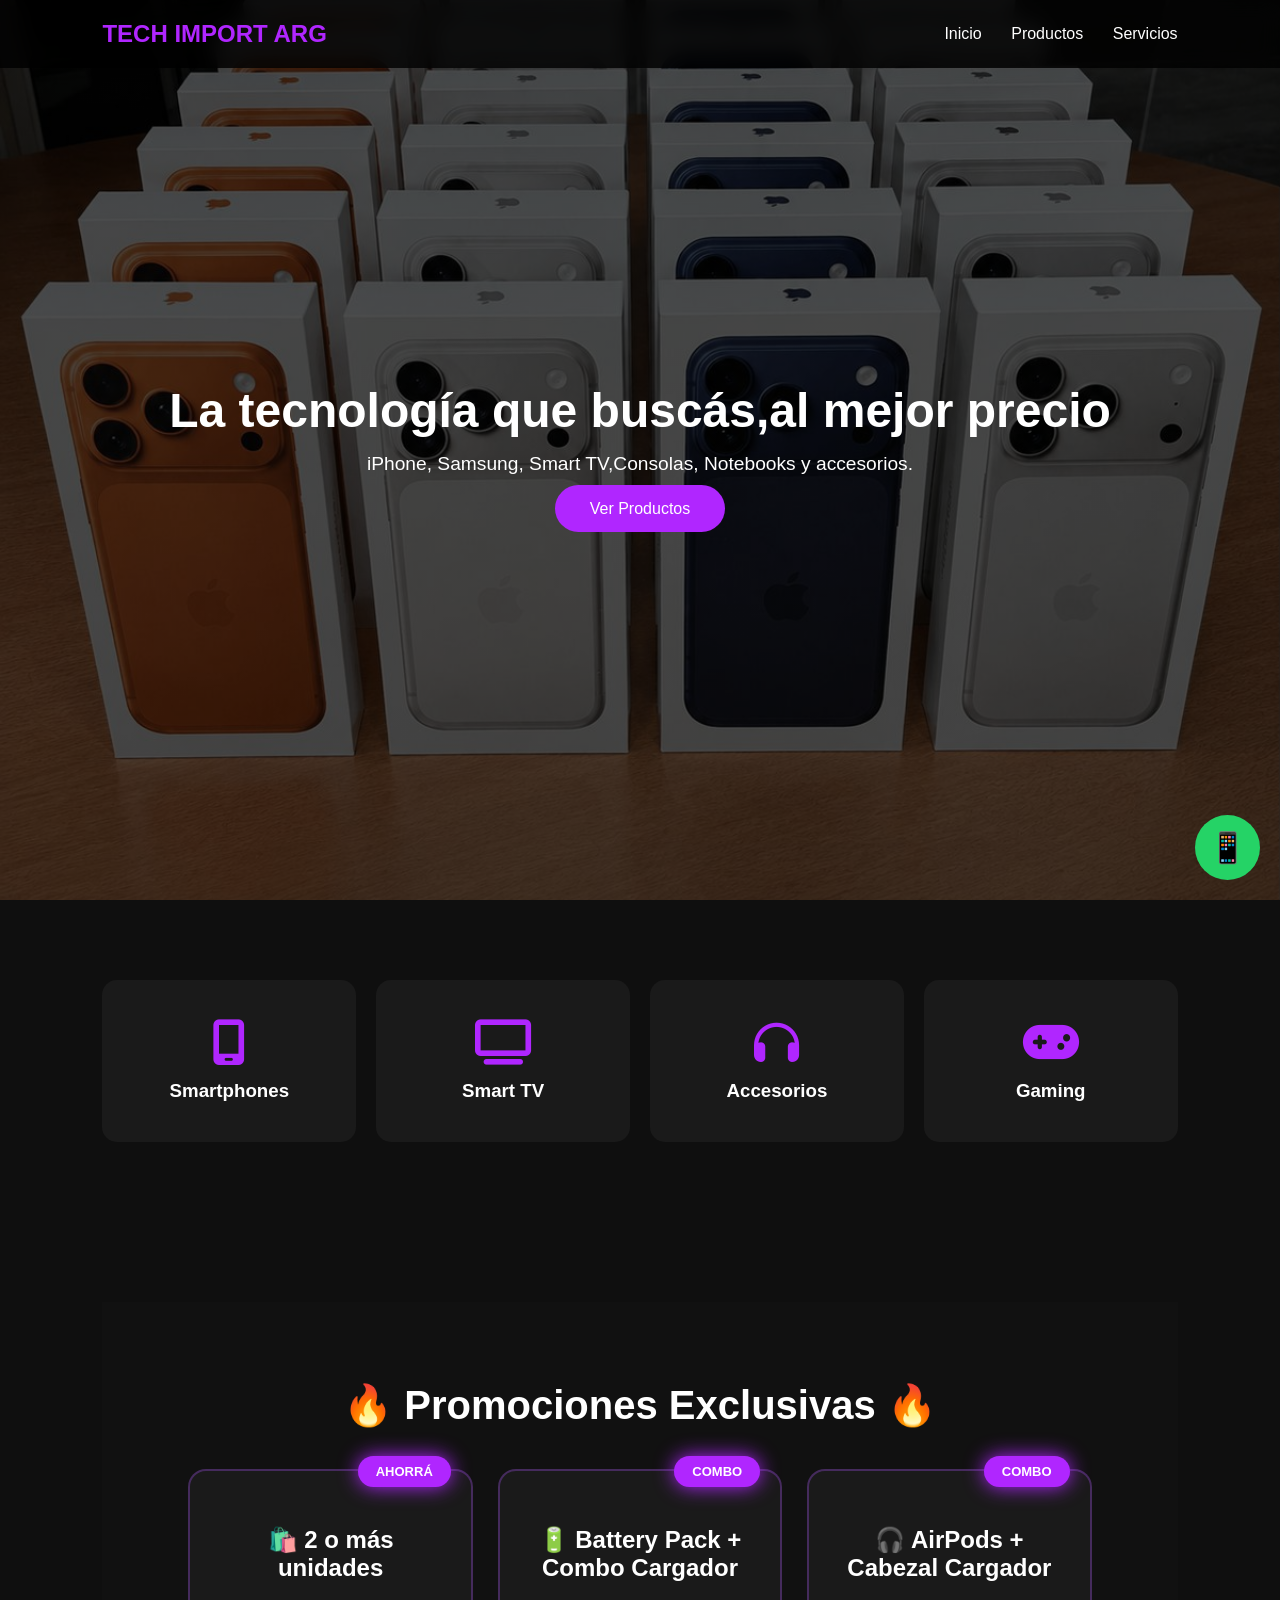
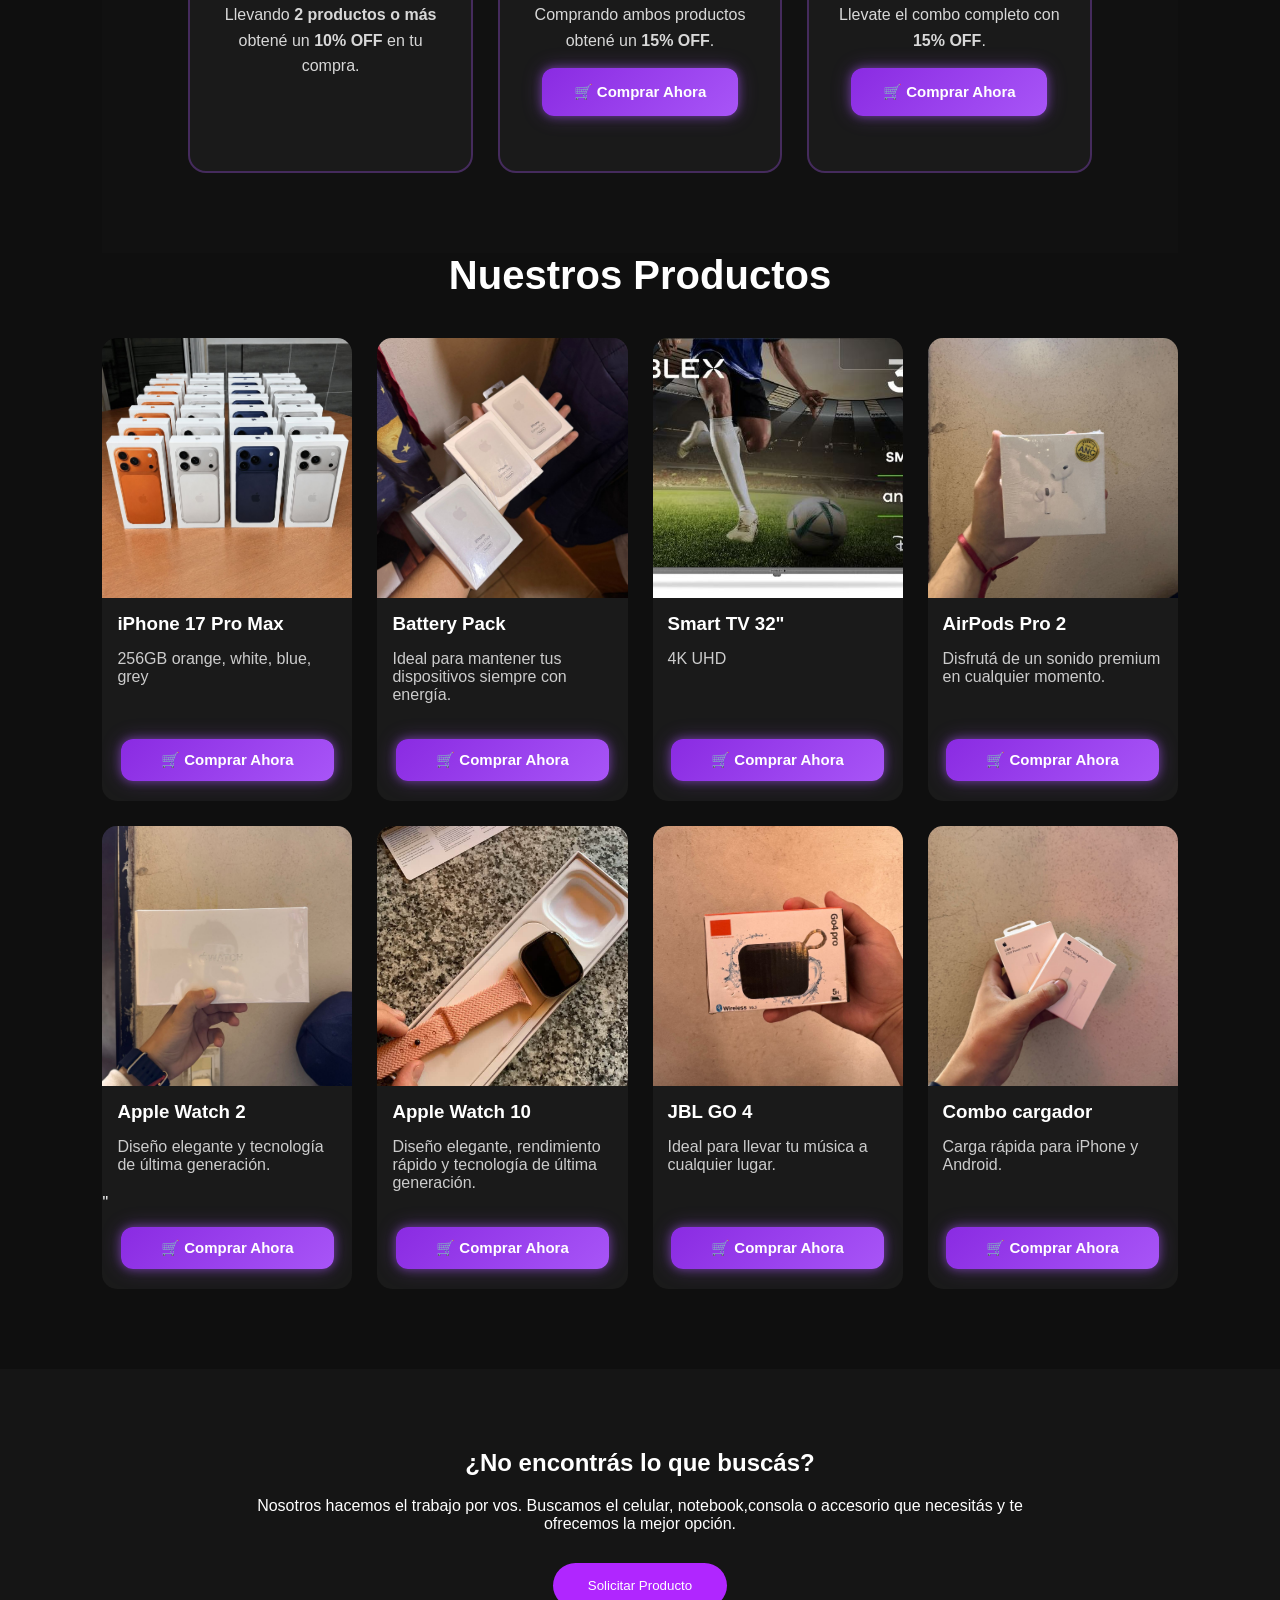
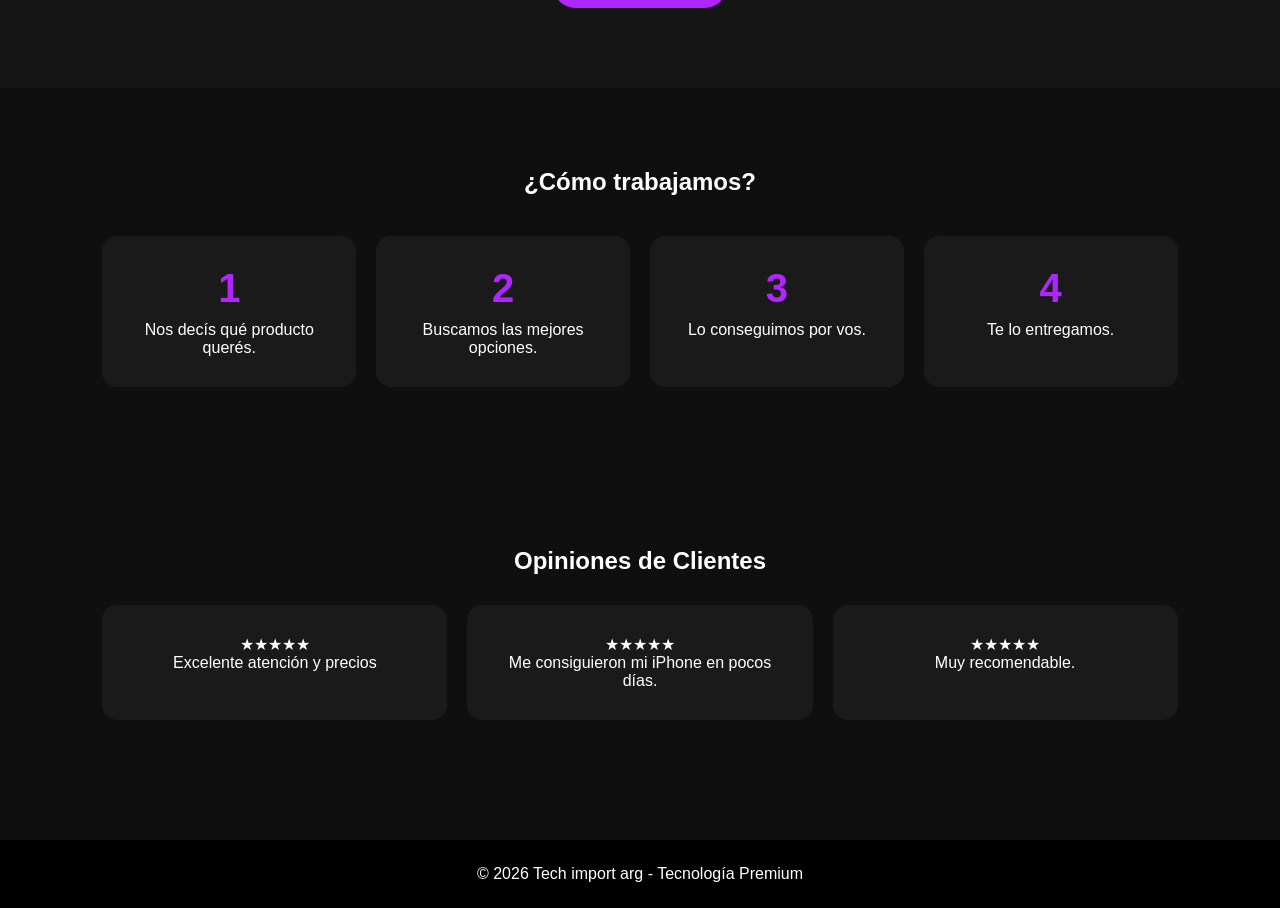
==== commit 3f91b74f: "Modificaciones en la web" ====
--- a/index.html
+++ b/index.html
@@ -19,7 +19,7 @@
         TECH IMPORT ARG
     </div>
 
-    <nav>
+   <nav>
         <a href="#inicio">Inicio</a>
         <a href="#productos">Productos</a>
         <a href="#servicios">Servicios</a>
@@ -67,6 +67,47 @@
 
 <section id="productos">
 
+    <section class="promociones">
+
+    <h2>🔥 Promociones Exclusivas 🔥</h2>
+
+    <div class="promo-grid">
+
+        <div class="promo-box">
+            <span class="promo-etiqueta">AHORRÁ</span>
+
+            <h3>🛍️ 2 o más unidades</h3>
+
+            <p>
+                Llevando <strong>2 productos o más</strong>
+                obtené un <strong>10% OFF</strong> en tu compra.
+            </p>
+        </div>
+
+        <div class="promo-box">
+            <span class="promo-etiqueta">COMBO</span>
+            <h3>🔋 Battery Pack + Combo Cargador</h3>
+            <p>
+                Comprando ambos productos obtené un
+                <strong>15% OFF</strong>.
+                <a href="pago.html?producto=Battery pack y Combo Cargador" class="comprar-btn">🛒 Comprar Ahora</a>
+            </p>
+        </div>
+
+        <div class="promo-box">
+            <span class="promo-etiqueta">COMBO</span>
+
+            <h3>🎧 AirPods + Cabezal Cargador</h3>
+            <p>
+                Llevate el combo completo con
+                <strong>15% OFF</strong>.
+                <a href="pago.html?producto=Airpods y Cabezal Cargador" class="comprar-btn">🛒 Comprar Ahora</a>
+            </p>
+        </div>
+
+    </div>
+    </section>
+
     <h2>Nuestros Productos</h2>
 <div class="productos">
 
@@ -74,58 +115,56 @@
     <img src="img/Iphone.jpeg" alt="iPhone">
     <h3>iPhone 17 Pro Max</h3>
     <p>256GB orange, white, blue, grey</p>
-    <a href="https://wa.me/5492995189053?text=Hola,%20quiero%20comprar%20el%20iPhone%2017%20Pro%20Max" class="comprar-btn" target="_blank">🛒 Comprar Ahora</a>
+    <a href="pago.html?producto=Iphone 17 pro max" class="comprar-btn">🛒 Comprar Ahora</a>
 </div>
 
 <div class="producto">
     <img src="img/battery.jpeg" alt="Battery">
     <h3>Battery Pack</h3>
     <p>Ideal para mantener tus dispositivos siempre con energía.</p>
-    <a href="https://wa.me/5492995189053?text=Hola,%20quiero%20comprar%20el%20Battery%20Pack" class="comprar-btn" target="_blank">🛒 Comprar Ahora</a>
+    <a href="pago.html?producto=battery pack" class="comprar-btn">🛒 Comprar Ahora</a>
 </div>
 
 <div class="producto">
     <img src="img/Smart tv.JPG" alt="TV">
     <h3>Smart TV 32"</h3>
     <p>4K UHD</p>
-    <a href="https://wa.me/5492995189053?text=Hola,%20quiero%20comprar%20el%20Smart%20TV%2032" class="comprar-btn" target="_blank">🛒 Comprar Ahora</a>
+    <a href="pago.html?producto=Smart TV 32 pulgadas" class="comprar-btn">🛒 Comprar Ahora</a>
 </div>
 
 <div class="producto">
     <img src="img/airpods.jpeg" alt="AirPods">
     <h3>AirPods Pro 2</h3>
     <p>Disfrutá de un sonido premium en cualquier momento.</p>
-    <a href="https://wa.me/5492995189053?text=Hola,%20quiero%20comprar%20los%20AirPods%20Pro%202" class="comprar-btn" target="_blank">🛒 Comprar Ahora</a>
+    <a href="pago.html?producto=Airpods pro2" class="comprar-btn">🛒 Comprar Ahora</a>
 </div>
 
 <div class="producto">
     <img src="img/apple watch.jpeg" alt="Apple Watch">
     <h3>Apple Watch 2</h3>
-    <p>Diseño elegante y tecnología de última generación.</p>
-    <a href="https://wa.me/5492995189053?text=Hola,%20quiero%20comprar%20el%20Apple%20Watch%202" class="comprar-btn" target="_blank">🛒 Comprar Ahora</a>
+    <p>Diseño elegante y tecnología de última generación.</p>"
+    <a href="pago.html?producto=Apple watch 2" class="comprar-btn">🛒 Comprar Ahora</a>
 </div>
 
 <div class="producto">
     <img src="img/apple watch 10.jpeg" alt="Apple Watch 10">
     <h3>Apple Watch 10</h3>
     <p>Diseño elegante, rendimiento rápido y tecnología de última generación.</p>
-    <a href="https://wa.me/5492995189053?text=Hola,%20quiero%20comprar%20el%20Apple%20Watch%2010" class="comprar-btn" target="_blank">🛒 Comprar Ahora</a>
+    <a href="pago.html?producto=Apple watch 10" class="comprar-btn">🛒 Comprar Ahora</a>
 </div>
 
 <div class="producto">
     <img src="img/JBL go 4.jpeg" alt="JBL">
     <h3>JBL GO 4</h3>
     <p>Ideal para llevar tu música a cualquier lugar.</p>
-    <a href="https://wa.me/5492995189053?text=Hola,%20quiero%20comprar%20el%20JBL%20GO%204" class="comprar-btn" target="_blank">🛒 Comprar Ahora</a>
+    <a href="pago.html?producto=JBL GO 4" class="comprar-btn">🛒 Comprar Ahora</a>
 </div>
 
 <div class="producto">
     <img src="img/cargador.jpeg" alt="Cargador">
     <h3>Combo cargador</h3>
     <p>Carga rápida para iPhone y Android.</p>
-    <a href="https://wa.me/5492995189053?text=Hola,%20quiero%20comprar%20el%20Combo%20Cargador" class="comprar-btn" target="_blank">🛒 Comprar Ahora</a>
-</div>
-
+    <a href="pago.html?producto=Combo cargador" class="comprar-btn">🛒 Comprar Ahora</a>
 </div>
 
 
--- a/style.css
+++ b/style.css
@@ -392,8 +392,6 @@
     transform:scale(.97);
 }
 
-/* Mantiene todos los botones alineados */
-
 .producto{
     display:flex;
     flex-direction:column;
@@ -401,4 +399,64 @@
 
 .producto p{
     flex-grow:1;
-}+}
+
+/* ========================= */
+/* PROMOCIONES */
+/* ========================= */
+
+.promociones{
+    padding:80px 8%;
+    background:#111;
+    text-align:center;
+}
+
+.promociones h2{
+    font-size:2.5rem;
+    margin-bottom:45px;
+}
+
+.promo-grid{
+    display:grid;
+    grid-template-columns:repeat(auto-fit,minmax(280px,1fr));
+    gap:25px;
+}
+
+.promo-box{
+    background:#1a1a1a;
+    border-radius:18px;
+    padding:35px 25px;
+    position:relative;
+    transition:.35s;
+    border:2px solid rgba(168,85,247,.3);
+}
+
+.promo-box:hover{
+    transform:translateY(-10px);
+    box-shadow:0 0 25px rgba(168,85,247,.5);
+}
+
+.promo-box h3{
+    margin:20px 0;
+    color:#fff;
+    font-size:24px;
+}
+
+.promo-box p{
+    color:#d8d8d8;
+    line-height:1.6;
+}
+
+.promo-etiqueta{
+    position:absolute;
+    top:-15px;
+    right:20px;
+    background:#b026ff;
+    color:white;
+    padding:8px 18px;
+    border-radius:30px;
+    font-size:13px;
+    font-weight:bold;
+    box-shadow:0 0 20px #b026ff;
+}
+
